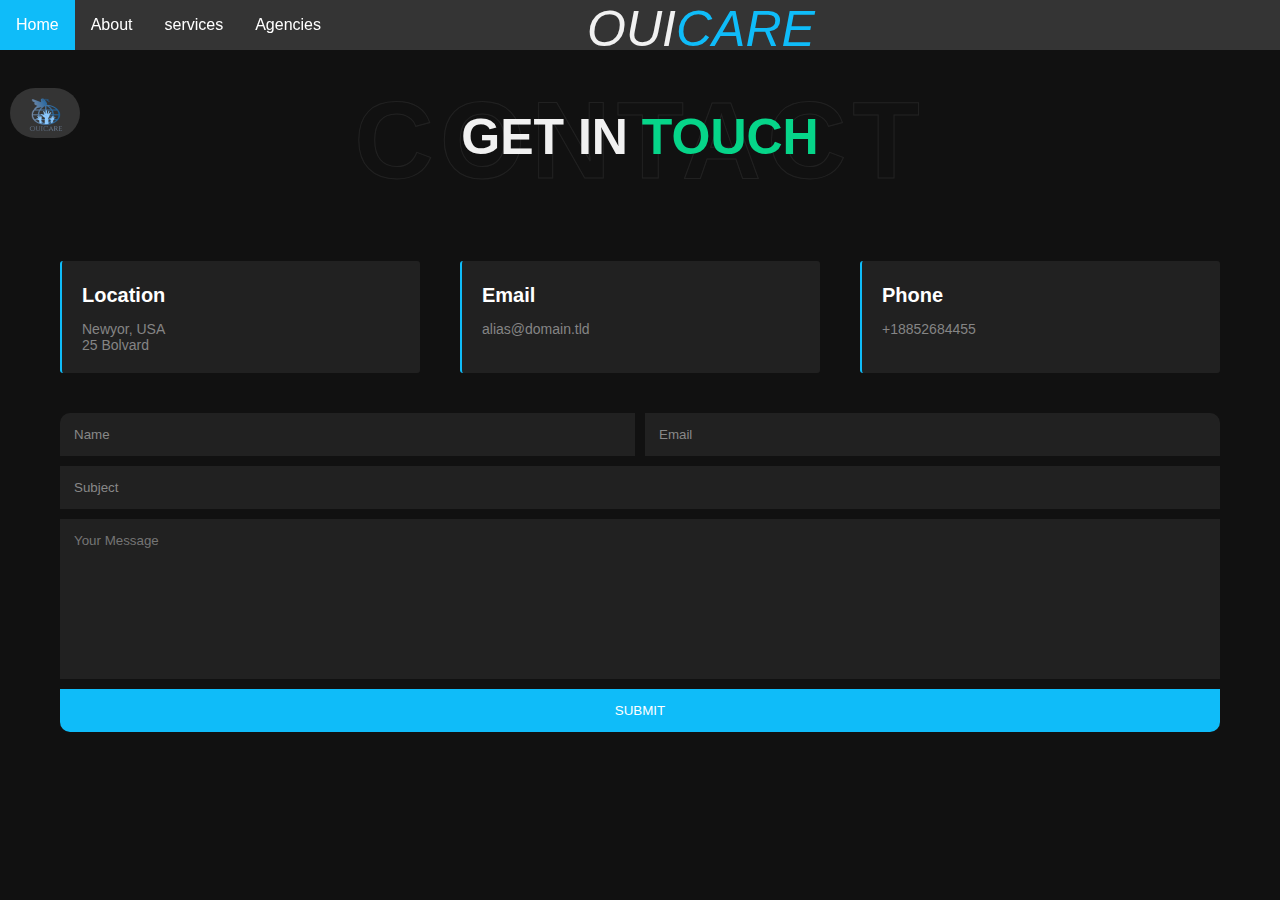
==== index.html @ 5b673046 "Add files via upload" ====
<!DOCTYPE html>
<html lang="en">
<head>
    <meta charset="UTF-8">
    <meta http-equiv="X-UA-Compatible" content="IE=edge">
    <meta name="viewport" content="width=device-width, initial-scale=1.0">
    <link rel="stylesheet" href="style.css">
    <link rel="stylesheet" href="https://cdnjs.cloudflare.com/ajax/libs/font-awesome/6.4.0/css/all.min.css" integrity="sha512-iecdLmaskl7CVkqkXNQ/ZH/XLlvWZOJyj7Yy7tcenmpD1ypASozpmT/E0iPtmFIB46ZmdtAc9eNBvH0H/ZpiBw==" crossorigin="anonymous" referrerpolicy="no-referrer" />

    <title>Document</title>
</head>
<body>
    <div class="nav-bar">
        <nav>
            <ul>
                <li></li>
                <li><a href="#">Home</a></li>
                <li><a href="#">About</a></li>
                <li><a href="#">services</a></li>
                <li><a href="#">Agencies</a></li>
                
                <li class="name">&nbsp;&nbsp;&nbsp;&nbsp;&nbsp;&nbsp;&nbsp;&nbsp;&nbsp;&nbsp;&nbsp;&nbsp;&nbsp;&nbsp;&nbsp;&nbsp;&nbsp;
                    <i>OUI<span>CARE</span></i></li>
              
              
            </ul>
            <a href="#" class="logo"><img src="./images/logo1.png" alt="Logo" ></a>
          </nav>

    </div>

    <div class="contact-page">
        <h1 class="contact-page-title">
            <div class="back-title">Contact</div>
            <div class="front-title">Get In <span>Touch</span></div>
        </h1>

        <div class="contact-boxes">
            <div class="contact-box">
                <h2 class="box-title"><i class="box-icon fas fa-location-pin"></i>Location</h2>
                <div class="box-content">
                    Newyor, USA <br>
                    25 Bolvard
                </div>
            </div>
            <div class="contact-box">
                <h2 class="box-title"><i class="box-icon fas fa-envelope"></i>Email</h2>
                <div class="box-content">
                    alias@domain.tld
                </div>
            </div>
            <div class="contact-box">
                <h2 class="box-title"><i class="box-icon fas fa-phone"></i>Phone</h2>
                <div class="box-content">
                    +18852684455
                </div>
            </div>
        </div>


        <form action="" class="contact-form">
            <input type="text" class="nameInput" placeholder="Name">
            <input type="email" class="emailInput" placeholder="Email">
            <input type="text" class="subjectInput" placeholder="Subject">
            <textarea  class="msgArea" placeholder="Your Message"></textarea>
            <input type="submit" class="sendbtn" placeholder="Send Message">
        </form>
    </div>
</body>
</html>
---- style.css ----
*{
    margin: 0;
    padding: 0;
    font-family: sans-serif;
    box-sizing: border-box;
}

body{
    background-color: #111;
    min-height: 100vh;
    display: flex;
    align-items: center;
}
/* nav bar : */
.name{
    color: #f1f1f1;
    font-size: 50px;
    font-weight: 200;
       
}
.name span{
    color: #0fbcf9;
}


nav img {
    position:fixed;
    height: 50px;
    width: 70px;
    margin: 30px 10px;
    border-radius:25px ;
  }
nav {
    position: fixed;
    top: 0;
    width: 100%;
    background-color: #343434;
    height: 50px;
  }

  ul {
    list-style-type: none;
    margin: 0;
    padding: 0;
    overflow: hidden;
  }
  
  li {
    float: left;
  }
  
  li a {
    display: block;
    color: white;
    text-align: center;
    padding: 16px;
    text-decoration: none;
  }
  
  li a:hover {
    background-color: #0fbcf9;
    color:white ;
  }
  
/* contact page : */
.contact-page{
    width: 100%;
    max-width: 1200px;
    margin: auto;
    padding: 0 20px;
    margin-top:76px;   
}

.contact-page-title{
    position: relative;
    text-transform: uppercase;
    text-align: center;
}

.back-title{
    text-align: center;
    -webkit-text-stroke: 1px #ffffff12;
    color: transparent;
    font-size: 110px;
    letter-spacing: 6px;
}

.front-title{
    color: #f1f1f1;
    font-weight: 900;
    font-size: 50px;
    transform: translateY(-95px);
}

.front-title span{
    color: #04ffa3d2;
}

.contact-boxes{
    display: flex;
    flex-wrap: wrap;
    justify-content: space-between;
}

.contact-box{
    background-color: #ffffff12;
    padding: 20px;
    border-radius: 3px ;
    border-left: 2px solid #0fbcf9;
    width: 100%;
    max-width: 360px;
    margin-bottom: 40px;
}

.box-title{
    font-size: 20px;
    color: #fff;
    margin-bottom: 10px;
}

.box-icon{
    
    width: 30px;
    height: 30px;
    text-align: center;
    line-height: 30px;
    font-size: 18px;
}

.box-content{
    color: #858585;
    font-size: 14px;
    font-weight: 500;
}

.contact-form{
    display: flex;
    flex-wrap: wrap;
    justify-content: space-between;
}

input{
    width: 100%;
    margin-bottom: 10px;
    background: #ffffff12;
    padding: 14px;
    color: #fff;
    border: 0;
}

textarea{
    width: 100%;
    margin-bottom: 10px;
    background: #ffffff12;
    padding: 14px;
    color: #fff;
    border: 0;
    resize: none;
    height: 160px;
}

input::placeholder{
    color: #888;
}

.nameInput,.emailInput{
    width: calc(50% - 5px);
}

.nameInput{
    border-top-left-radius: 10px;
}

.emailInput{
    border-top-right-radius: 10px;
}

.sendbtn{
    background-color: #0fbcf9;
    border-radius: 0 0 10px 10px;
    cursor: pointer;
    text-transform: uppercase;
    font-weight: 500;
    transition: .3s linear;
}

.sendbtn:hover{
    opacity: .7;
}

@media screen and (max-width:1200px) {
    .contact-box{
        max-width: 100%;
    }

    .nameInput,.emailInput{
        width: 100%;
        border-radius: 0;
    }

    .nameInput{
        border-radius: 10px 10px 0 0;
    }
}
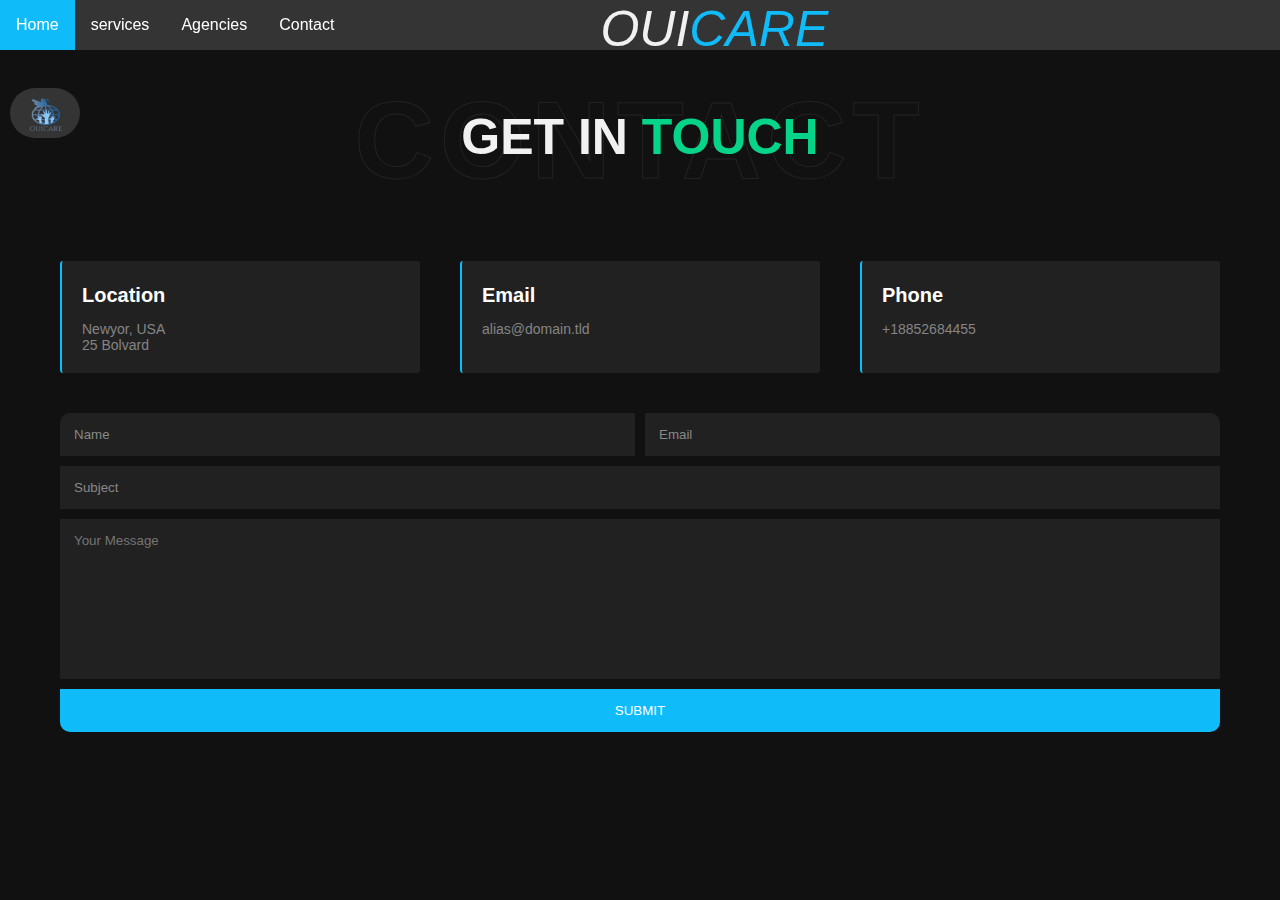
==== commit 747dde27: "Add files via upload" ====
--- a/index.html
+++ b/index.html
@@ -15,10 +15,9 @@
             <ul>
                 <li></li>
                 <li><a href="#">Home</a></li>
-                <li><a href="#">About</a></li>
                 <li><a href="#">services</a></li>
                 <li><a href="#">Agencies</a></li>
-                
+                <li><a href="#">Contact</a></li>
                 <li class="name">&nbsp;&nbsp;&nbsp;&nbsp;&nbsp;&nbsp;&nbsp;&nbsp;&nbsp;&nbsp;&nbsp;&nbsp;&nbsp;&nbsp;&nbsp;&nbsp;&nbsp;
                     <i>OUI<span>CARE</span></i></li>
               
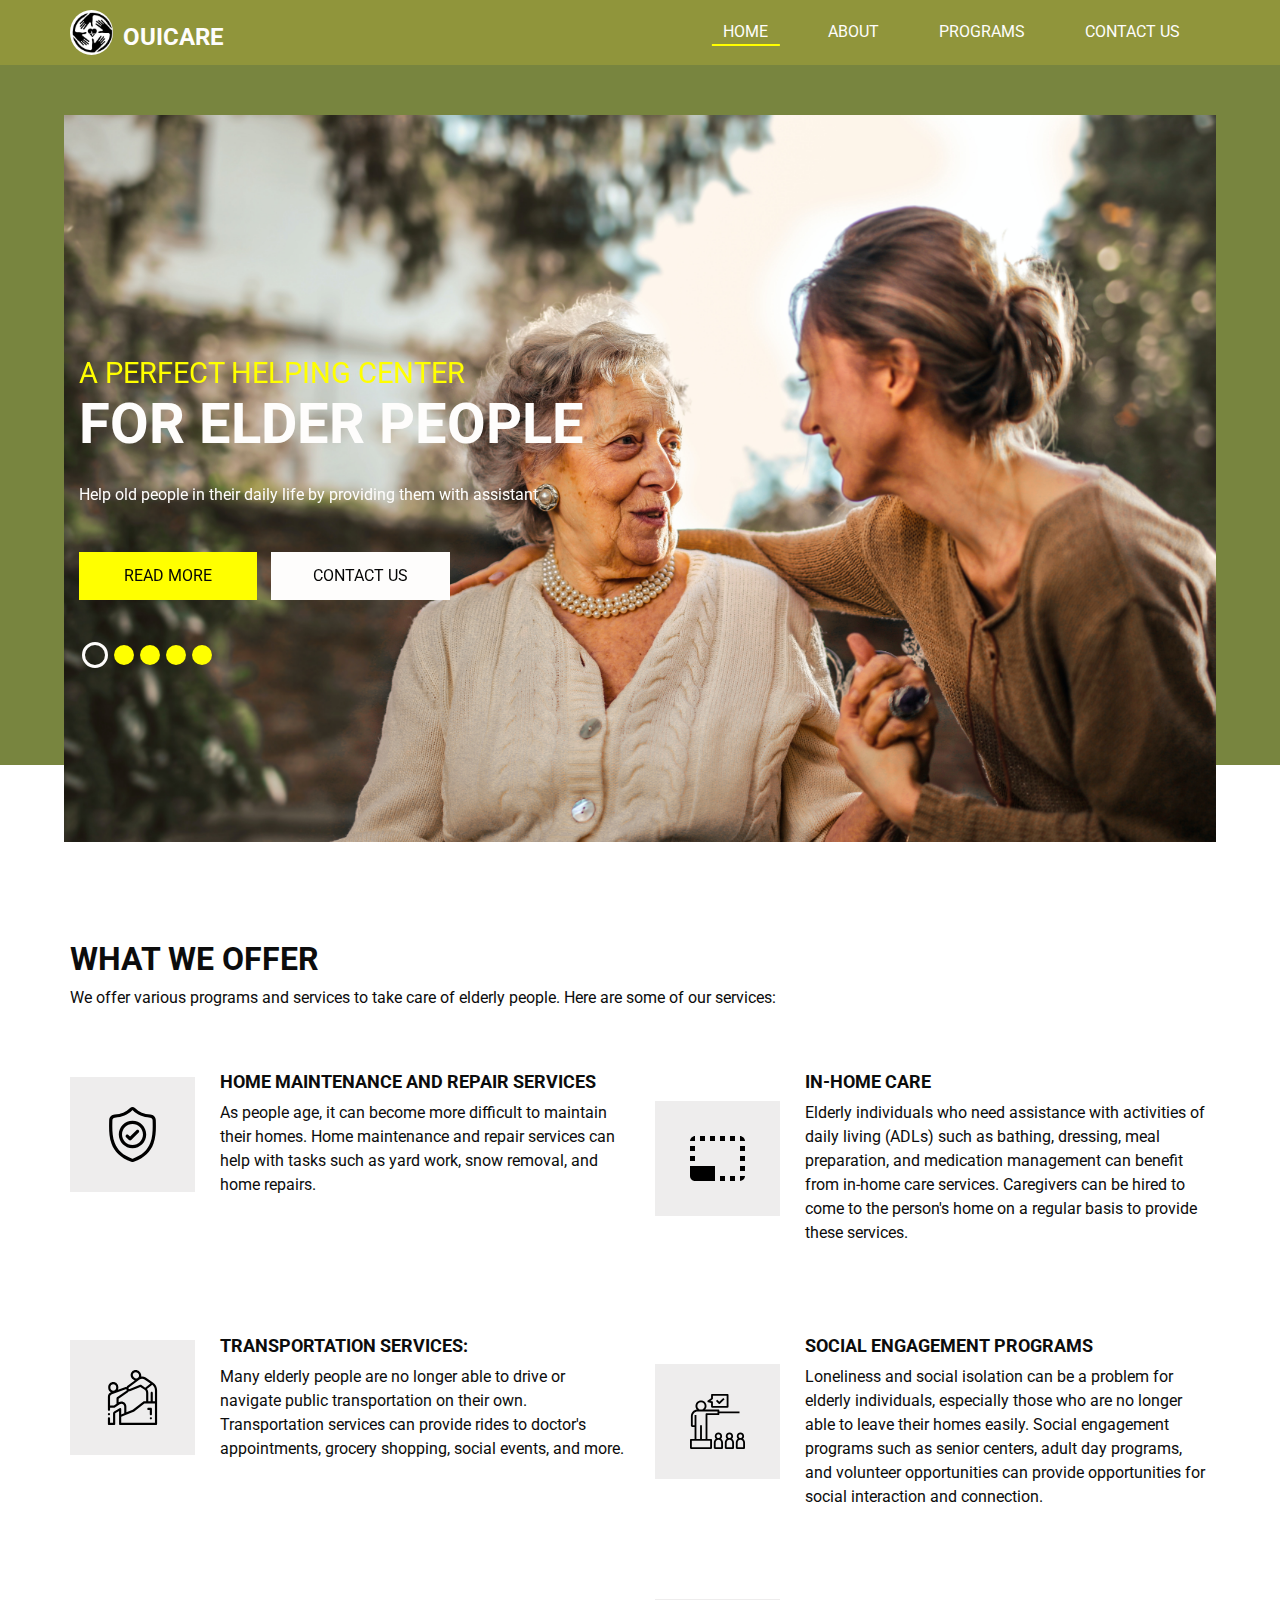
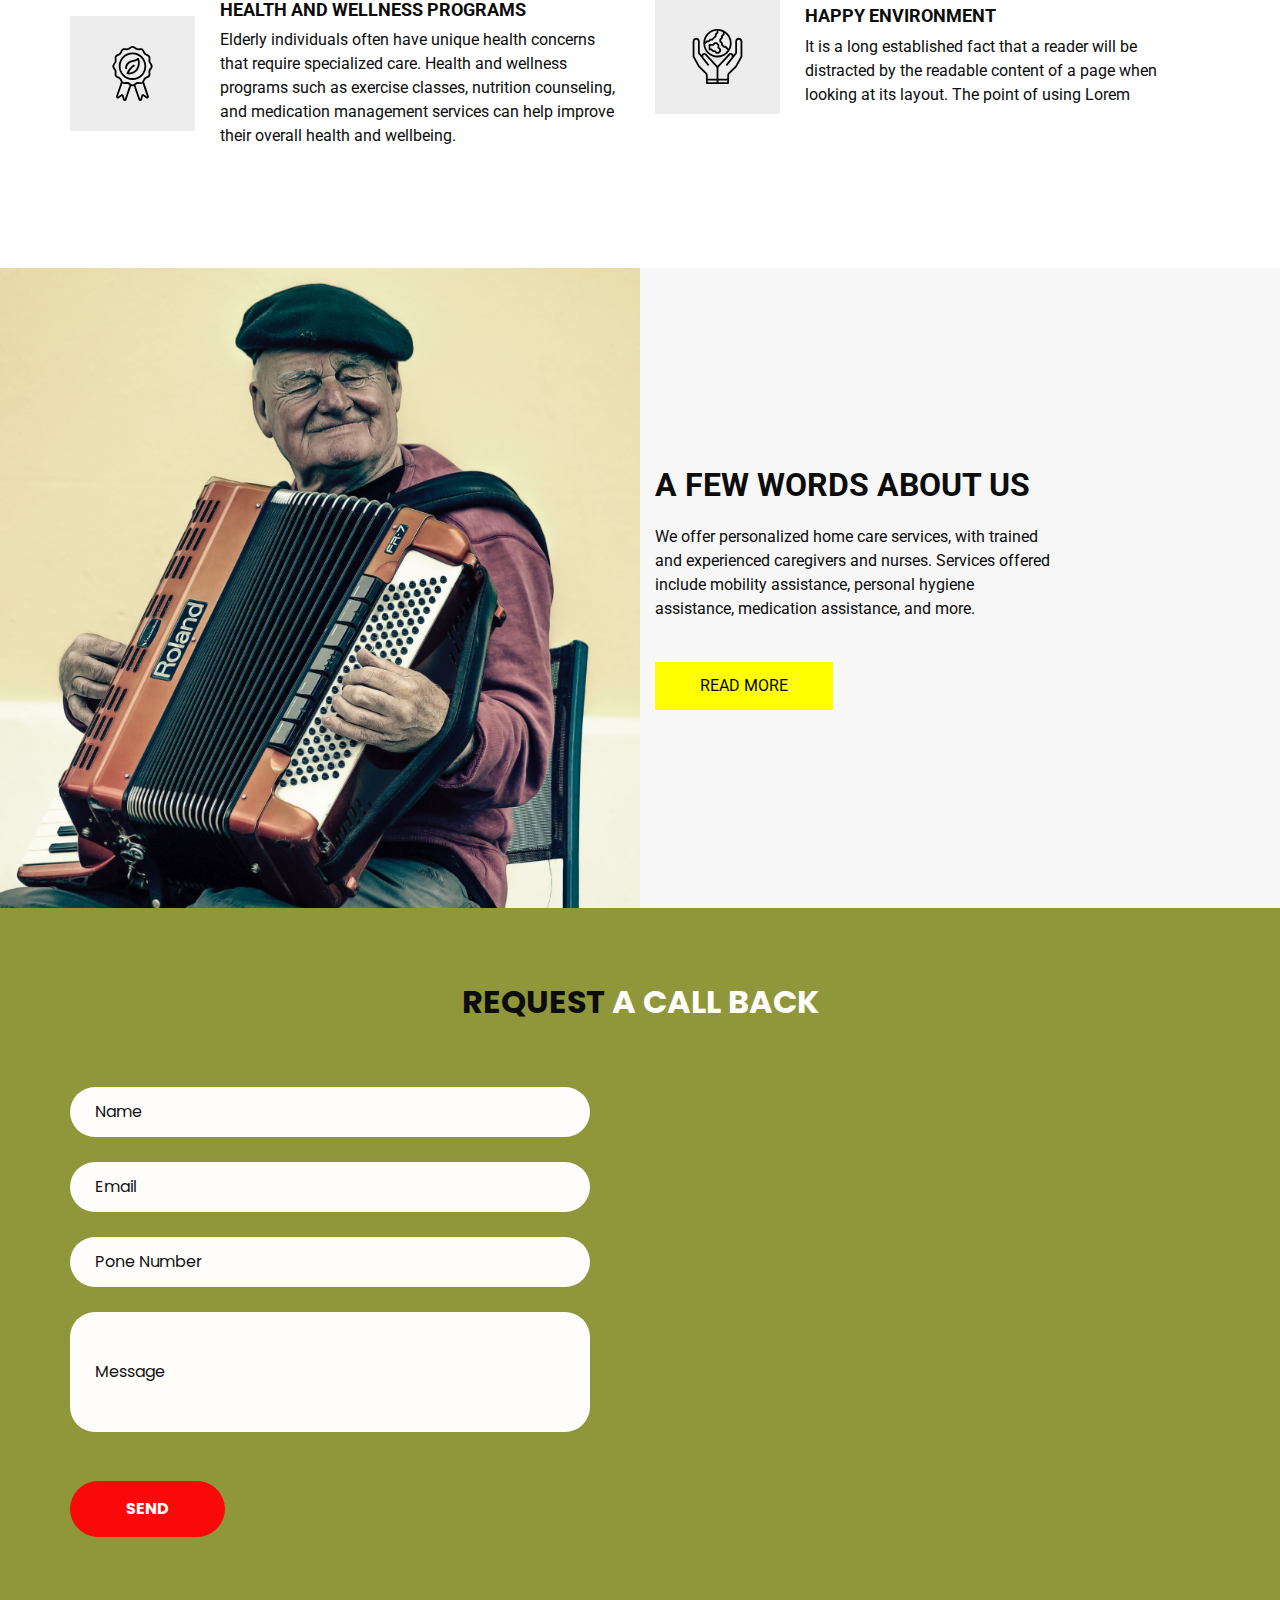
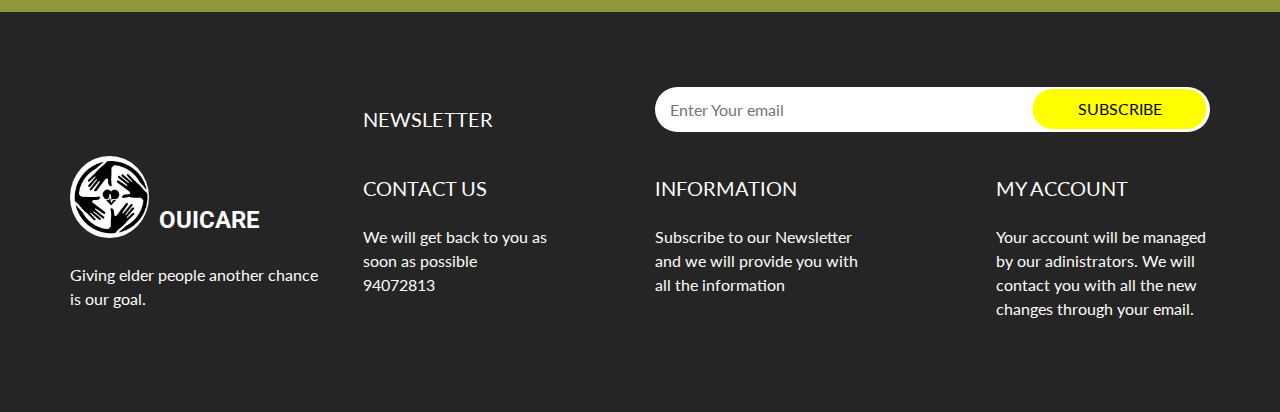
==== commit 58ba4870: "Add files via upload" ====
--- a/index.html
+++ b/index.html
@@ -1,69 +1,754 @@
 <!DOCTYPE html>
 <html lang="en">
+
 <head>
-    <meta charset="UTF-8">
-    <meta http-equiv="X-UA-Compatible" content="IE=edge">
-    <meta name="viewport" content="width=device-width, initial-scale=1.0">
-    <link rel="stylesheet" href="style.css">
-    <link rel="stylesheet" href="https://cdnjs.cloudflare.com/ajax/libs/font-awesome/6.4.0/css/all.min.css" integrity="sha512-iecdLmaskl7CVkqkXNQ/ZH/XLlvWZOJyj7Yy7tcenmpD1ypASozpmT/E0iPtmFIB46ZmdtAc9eNBvH0H/ZpiBw==" crossorigin="anonymous" referrerpolicy="no-referrer" />
-
-    <title>Document</title>
+  <!-- Basic -->
+  <meta charset="utf-8" />
+  <meta http-equiv="X-UA-Compatible" content="IE=edge" />
+  <!-- Mobile Metas -->
+  <meta name="viewport" content="width=device-width, initial-scale=1, shrink-to-fit=no" />
+  <!-- Site Metas -->
+  <meta name="keywords" content="" />
+  <meta name="description" content="" />
+  <meta name="author" content="" />
+
+  <title>OUICARE</title>
+
+  <!-- slider stylesheet -->
+  <link rel="stylesheet" type="text/css" href="https://cdnjs.cloudflare.com/ajax/libs/OwlCarousel2/2.1.3/assets/owl.carousel.min.css" />
+
+  <!-- bootstrap core css -->
+  <link rel="stylesheet" type="text/css" href="css/bootstrap.css" />
+
+  <!-- fonts style -->
+  <link href="https://fonts.googleapis.com/css?family=Lato:400,700|Poppins:400,700|Roboto:400,700&display=swap" rel="stylesheet" />
+
+  <!-- Custom styles for this template -->
+  <link href="css/style.css" rel="stylesheet" />
+  <!-- responsive style -->
+  <link href="css/responsive.css" rel="stylesheet" />
 </head>
+
 <body>
-    <div class="nav-bar">
-        <nav>
-            <ul>
-                <li></li>
-                <li><a href="#">Home</a></li>
-                <li><a href="#">services</a></li>
-                <li><a href="#">Agencies</a></li>
-                <li><a href="#">Contact</a></li>
-                <li class="name">&nbsp;&nbsp;&nbsp;&nbsp;&nbsp;&nbsp;&nbsp;&nbsp;&nbsp;&nbsp;&nbsp;&nbsp;&nbsp;&nbsp;&nbsp;&nbsp;&nbsp;
-                    <i>OUI<span>CARE</span></i></li>
-              
-              
-            </ul>
-            <a href="#" class="logo"><img src="./images/logo1.png" alt="Logo" ></a>
-          </nav>
-
+  <div class="hero_area">
+    <!-- header section strats -->
+    <header class="header_section">
+      <div class="container">
+        <nav class="navbar navbar-expand-lg custom_nav-container ">
+          <a class="navbar-brand" href="index.html">
+            <img src="images/logo.jpg" alt="" />
+            <span>
+              OUICARE
+            </span>
+          </a>
+          <button class="navbar-toggler" type="button" data-toggle="collapse" data-target="#navbarSupportedContent" aria-controls="navbarSupportedContent" aria-expanded="false" aria-label="Toggle navigation">
+            <span class="navbar-toggler-icon"></span>
+          </button>
+
+          <div class="collapse navbar-collapse" id="navbarSupportedContent">
+            <div class="d-flex ml-auto flex-column flex-lg-row align-items-center">
+              <ul class="navbar-nav  ">
+                <li class="nav-item active">
+                  <a class="nav-link" href="index.html">
+                    Home <span class="sr-only">(current)</span></a>
+                </li>
+                <li class="nav-item">
+                  <a class="nav-link" href="about.html"> About </a>
+                </li>
+                <li class="nav-item">
+                  <a class="nav-link" href="program.html"> Programs </a>
+                </li>
+                <li class="nav-item">
+                  <a class="nav-link" href="contact.html"> Contact us</a>
+                </li>
+              </ul>
+            </div>
+          </div>
+        </nav>
+      </div>
+    </header>
+    <!-- end header section -->
+    <!-- slider section -->
+    <section class=" slider_section position-relative">
+      <div class="container">
+        <div id="carouselExampleIndicators" class="carousel slide" data-ride="carousel">
+          <ol class="carousel-indicators">
+            <li data-target="#carouselExampleIndicators" data-slide-to="0" class="active"></li>
+            <li data-target="#carouselExampleIndicators" data-slide-to="1"></li>
+            <li data-target="#carouselExampleIndicators" data-slide-to="2"></li>
+            <li data-target="#carouselExampleIndicators" data-slide-to="3"></li>
+            <li data-target="#carouselExampleIndicators" data-slide-to="4"></li>
+          </ol>
+          <div class="carousel-inner">
+            <div class="carousel-item active">
+              <div class="row">
+                <div class="col-md-6">
+                  <div class="detail-box">
+                    <h1>
+                      A Perfect Helping center <br />
+                      <span>
+                        For elder people
+                      </span>
+                    </h1>
+                    <p>
+                      Help old people in their daily life by providing them with assistant 
+                    </p>
+                    <div class="btn-box">
+                      <a href="" class="btn-1">
+                        Read More
+                      </a>
+                      <a href="" class="btn-2">
+                        Contact us
+                      </a>
+                    </div>
+                  </div>
+                </div>
+              </div>
+            </div>
+            <div class="carousel-item">
+              <div class="row">
+                <div class="col-md-6">
+                  <div class="detail-box">
+                    <h1>
+                      A Perfect Helping center <br />
+                      <span>
+                        For elder people
+                      </span>
+                    </h1>
+                    <p>
+                      Help old people in their daily life by providing them with assistant 
+                    </p>
+                    <div class="btn-box">
+                      <a href="" class="btn-1">
+                        Read More
+                      </a>
+                      <a href="" class="btn-2">
+                        Contact us
+                      </a>
+                    </div>
+                  </div>
+                </div>
+              </div>
+            </div>
+            <div class="carousel-item">
+              <div class="row">
+                <div class="col-md-6">
+                  <div class="detail-box">
+                    <h1>
+                      A Perfect Helping center <br />
+                      <span>
+                        For elder people
+                      </span>
+                    </h1>
+                    <p>
+                      Help old people in their daily life by providing them with assistant 
+                    </p>
+                    <div class="btn-box">
+                      <a href="" class="btn-1">
+                        Read More
+                      </a>
+                      <a href="" class="btn-2">
+                        Contact us
+                      </a>
+                    </div>
+                  </div>
+                </div>
+              </div>
+            </div>
+            <div class="carousel-item">
+              <div class="row">
+                <div class="col-md-6">
+                  <div class="detail-box">
+                    <h1>
+                      A Perfect Helping center <br />
+                      <span>
+                        For elder people
+                      </span>
+                    </h1>
+                    <p>
+                      Help old people in their daily life by providing them with assistant 
+                    </p>
+                    <div class="btn-box">
+                      <a href="" class="btn-1">
+                        Read More
+                      </a>
+                      <a href="" class="btn-2">
+                        Contact us
+                      </a>
+                    </div>
+                  </div>
+                </div>
+              </div>
+            </div>
+            <div class="carousel-item">
+              <div class="row">
+                <div class="col-md-6">
+                  <div class="detail-box">
+                    <h1>
+                      A Perfect Helping center <br />
+                      <span>
+                        For elder people
+                      </span>
+                    </h1>
+                    <p>
+                      Help old people in their daily life by providing them with assistant 
+                    </p>
+                    <div class="btn-box">
+                      <a href="" class="btn-1">
+                        Read More
+                      </a>
+                      <a href="" class="btn-2">
+                        Contact us
+                      </a>
+                    </div>
+                  </div>
+                </div>
+              </div>
+            </div>
+          </div>
+        </div>
+
+      </div>
+    </section>
+    <!-- end slider section -->
+  </div>
+
+  <!-- offer section -->
+
+  <section class="offer_section hero_next_section-margin layout_padding">
+    <div class="container">
+      <div class="heading_container">
+        <h2>
+          what we offer
+        </h2>
+        <p>
+          We offer various programs and services to take care of elderly people.
+          Here are some of our services: 
+          
+        </p>
+      </div>
+      <div class="row">
+        <div class="col-md-6">
+          <div class="content-box">
+            <div class="img-box">
+              <svg xmlns="http://www.w3.org/2000/svg" height="512pt" version="1.1" viewBox="-38 0 512 512.00142" width="512pt">
+                <g id="surface1">
+                  <path d="M 435.488281 138.917969 L 435.472656 138.519531 C 435.25 133.601562 435.101562 128.398438 435.011719 122.609375 C 434.59375 94.378906 412.152344 71.027344 383.917969 69.449219 C 325.050781 66.164062 279.511719 46.96875 240.601562 9.042969 L 240.269531 8.726562 C 227.578125 -2.910156 208.433594 -2.910156 195.738281 8.726562 L 195.40625 9.042969 C 156.496094 46.96875 110.957031 66.164062 52.089844 69.453125 C 23.859375 71.027344 1.414062 94.378906 0.996094 122.613281 C 0.910156 128.363281 0.757812 133.566406 0.535156 138.519531 L 0.511719 139.445312 C -0.632812 199.472656 -2.054688 274.179688 22.9375 341.988281 C 36.679688 379.277344 57.492188 411.691406 84.792969 438.335938 C 115.886719 468.679688 156.613281 492.769531 205.839844 509.933594 C 207.441406 510.492188 209.105469 510.945312 210.800781 511.285156 C 213.191406 511.761719 215.597656 512 218.003906 512 C 220.410156 512 222.820312 511.761719 225.207031 511.285156 C 226.902344 510.945312 228.578125 510.488281 230.1875 509.925781 C 279.355469 492.730469 320.039062 468.628906 351.105469 438.289062 C 378.394531 411.636719 399.207031 379.214844 412.960938 341.917969 C 438.046875 273.90625 436.628906 199.058594 435.488281 138.917969 Z M 384.773438 331.523438 C 358.414062 402.992188 304.605469 452.074219 220.273438 481.566406 C 219.972656 481.667969 219.652344 481.757812 219.320312 481.824219 C 218.449219 481.996094 217.5625 481.996094 216.679688 481.820312 C 216.351562 481.753906 216.03125 481.667969 215.734375 481.566406 C 131.3125 452.128906 77.46875 403.074219 51.128906 331.601562 C 28.09375 269.097656 29.398438 200.519531 30.550781 140.019531 L 30.558594 139.683594 C 30.792969 134.484375 30.949219 129.039062 31.035156 123.054688 C 31.222656 110.519531 41.207031 100.148438 53.765625 99.449219 C 87.078125 97.589844 116.34375 91.152344 143.234375 79.769531 C 170.089844 68.402344 193.941406 52.378906 216.144531 30.785156 C 217.273438 29.832031 218.738281 29.828125 219.863281 30.785156 C 242.070312 52.378906 265.921875 68.402344 292.773438 79.769531 C 319.664062 91.152344 348.929688 97.589844 382.246094 99.449219 C 394.804688 100.148438 404.789062 110.519531 404.972656 123.058594 C 405.0625 129.074219 405.21875 134.519531 405.453125 139.683594 C 406.601562 200.253906 407.875 268.886719 384.773438 331.523438 Z M 384.773438 331.523438 " style=" stroke:none;fill-rule:nonzero;fill:rgb(0%,0%,0%);fill-opacity:1;" />
+                  <path d="M 217.996094 128.410156 C 147.636719 128.410156 90.398438 185.652344 90.398438 256.007812 C 90.398438 326.367188 147.636719 383.609375 217.996094 383.609375 C 288.351562 383.609375 345.59375 326.367188 345.59375 256.007812 C 345.59375 185.652344 288.351562 128.410156 217.996094 128.410156 Z M 217.996094 353.5625 C 164.203125 353.5625 120.441406 309.800781 120.441406 256.007812 C 120.441406 202.214844 164.203125 158.453125 217.996094 158.453125 C 271.785156 158.453125 315.546875 202.214844 315.546875 256.007812 C 315.546875 309.800781 271.785156 353.5625 217.996094 353.5625 Z M 217.996094 353.5625 " style=" stroke:none;fill-rule:nonzero;fill:rgb(0%,0%,0%);fill-opacity:1;" />
+                  <path d="M 254.667969 216.394531 L 195.402344 275.660156 L 179.316406 259.574219 C 173.449219 253.707031 163.9375 253.707031 158.070312 259.574219 C 152.207031 265.441406 152.207031 274.953125 158.070312 280.816406 L 184.78125 307.527344 C 187.714844 310.460938 191.558594 311.925781 195.402344 311.925781 C 199.246094 311.925781 203.089844 310.460938 206.023438 307.527344 L 275.914062 237.636719 C 281.777344 231.769531 281.777344 222.257812 275.914062 216.394531 C 270.046875 210.523438 260.535156 210.523438 254.667969 216.394531 Z M 254.667969 216.394531 " style=" stroke:none;fill-rule:nonzero;fill:rgb(0%,0%,0%);fill-opacity:1;" />
+                </g>
+              </svg>
+            </div>
+            <div class="detail-box">
+              <h6>
+                Home maintenance and repair services
+              </h6>
+              <p>
+                As people age, it can become more difficult to maintain their homes. Home 
+                maintenance and repair services can help with tasks such as yard work, 
+                snow removal, and home repairs.
+              </p>
+            </div>
+          </div>
+        </div>
+        <div class="col-md-6">
+          <div class="content-box">
+            <div class="img-box">
+              <svg version="1.1" id="Capa_5" xmlns="http://www.w3.org/2000/svg" xmlns:xlink="http://www.w3.org/1999/xlink" x="0px" y="0px" viewBox="0 0 469.333 469.333" style="enable-background:new 0 0 469.333 469.333;" xml:space="preserve">
+                <g>
+                  <g>
+                    <g>
+                      <rect x="0" y="128" width="42.667" height="42.667" />
+                      <rect x="0" y="213.333" width="42.667" height="42.667" />
+                      <path d="M0,384c0,23.467,19.2,42.667,42.667,42.667h170.667v-128H0V384z" />
+                      <rect x="85.333" y="42.667" width="42.667" height="42.667" />
+                      <path d="M426.667,42.667v42.667h42.667C469.333,64,448,42.667,426.667,42.667z" />
+                      <rect x="170.667" y="42.667" width="42.667" height="42.667" />
+                      <path d="M42.667,42.667C21.333,42.667,0,64,0,85.333h42.667V42.667z" />
+                      <rect x="341.333" y="42.667" width="42.667" height="42.667" />
+                      <rect x="426.667" y="298.667" width="42.667" height="42.667" />
+                      <rect x="426.667" y="213.333" width="42.667" height="42.667" />
+                      <rect x="426.667" y="128" width="42.667" height="42.667" />
+                      <path d="M426.667,426.667c21.333,0,42.667-21.333,42.667-42.667h-42.667V426.667z" />
+                      <rect x="256" y="42.667" width="42.667" height="42.667" />
+                      <rect x="256" y="384" width="42.667" height="42.667" />
+                      <rect x="341.333" y="384" width="42.667" height="42.667" />
+                    </g>
+                  </g>
+                </g>
+                <g>
+                </g>
+                <g>
+                </g>
+                <g>
+                </g>
+                <g>
+                </g>
+                <g>
+                </g>
+                <g>
+                </g>
+                <g>
+                </g>
+                <g>
+                </g>
+                <g>
+                </g>
+                <g>
+                </g>
+                <g>
+                </g>
+                <g>
+                </g>
+                <g>
+                </g>
+                <g>
+                </g>
+                <g>
+                </g>
+              </svg>
+
+            </div>
+            <div class="detail-box">
+              <h6>
+                In-home care
+              </h6>
+              <p>
+                Elderly individuals who need assistance with activities of daily living 
+                (ADLs) such as bathing, dressing, meal preparation, and medication 
+                management can benefit from in-home care services. Caregivers can be hired 
+                to come to the person's home on a regular basis to provide these services.
+              </p>
+            </div>
+          </div>
+        </div>
+        <div class="col-md-6">
+          <div class="content-box">
+            <div class="img-box">
+              <svg version="1.1" id="Capa_3" xmlns="http://www.w3.org/2000/svg" xmlns:xlink="http://www.w3.org/1999/xlink" x="0px" y="0px" viewBox="0 0 512 512" style="enable-background:new 0 0 512 512;" xml:space="preserve">
+                <g>
+                  <g>
+                    <path d="M44.07,403.93C42.21,402.07,39.63,401,37,401s-5.21,1.069-7.07,2.93C28.07,405.79,27,408.37,27,411s1.07,5.21,2.93,7.069
+                 C31.79,419.93,34.37,421,37,421s5.21-1.07,7.07-2.931C45.93,416.21,47,413.63,47,411S45.93,405.79,44.07,403.93z" />
+                  </g>
+                </g>
+                <g>
+                  <g>
+                    <path d="M445.627,115.988c-0.004-0.003-0.008-0.007-0.013-0.01l-66.666-45.032c-12.782-8.634-28.008-11.83-42.585-9.68
+                 c0.651-3.141,0.992-6.369,0.992-9.651c0-12.579-4.899-24.405-13.794-33.301l-4.521-4.521C310.146,4.898,298.319,0,285.74,0
+                 c-12.579,0-24.406,4.898-33.302,13.794c-8.895,8.896-13.793,20.722-13.793,33.302c0,12.579,4.899,24.405,13.793,33.3l4.521,4.522
+                 c5.665,5.664,12.521,9.7,20,11.89l-67.283,50.694c-4.282,3.226-7.391,7.463-9.218,12.145c-4.842-0.978-9.974-0.704-14.882,1.049
+                 l-65.179,23.26c2.381-5.627,3.698-11.809,3.698-18.293v-6.394c0-25.968-21.127-47.095-47.095-47.095s-47.095,21.127-47.095,47.095
+                 v6.394c0,18.069,10.234,33.785,25.205,41.68C38.195,214.491,27,231.198,27,249.722V369c0,5.522,4.477,10,10,10s10-4.478,10-10
+                 v-18.3h39.443c2.082,0,4.015-0.638,5.616-1.727l45.219-30.695c4.445-3.017,9.634-4.611,15.005-4.611
+                 c14.731,0,26.716,11.984,26.716,26.715v61.974l-28,11.205V363.5c0-3.601-1.936-6.923-5.067-8.699
+                 c-3.131-1.775-6.976-1.731-10.066,0.117L85.2,385.228c-6.292,3.764-10.2,10.657-10.2,17.989V492H47v-41.98c0-5.522-4.477-10-10-10
+                 s-10,4.478-10,10V502c0,5.522,4.477,10,10,10h48c5.523,0,10-4.478,10-10v-98.783c0-0.337,0.18-0.654,0.468-0.826L131,381.135V502
+                 c0,5.522,4.477,10,10,10h334c5.523,0,10-4.478,10-10V188.722C485,159.263,470.284,132.089,445.627,115.988z M271.102,70.777
+                 l-4.521-4.523c-5.118-5.117-7.936-11.921-7.936-19.158c0-7.238,2.818-14.042,7.936-19.159C271.698,22.818,278.502,20,285.74,20
+                 s14.041,2.818,19.159,7.937l4.521,4.521c10.564,10.563,10.564,27.754,0,38.318C298.855,81.34,281.665,81.34,271.102,70.777z
+                  M221.712,163.475l99.208-74.748c13.748-10.357,32.569-10.842,46.833-1.208l55.437,37.447l-48.926,39.357l-38.37-25.919
+                 c-2.77-1.872-6.292-2.236-9.387-0.968l-97.01,39.726c-3.602,1.472-7.809,0.071-9.808-3.262c-0.009-0.016-0.019-0.031-0.028-0.047
+                 C217.598,170.372,218.479,165.91,221.712,163.475z M49.905,165.663v-6.394c0-14.94,12.155-27.095,27.095-27.095
+                 s27.095,12.154,27.095,27.095v6.394c0,14.94-12.155,27.096-27.095,27.096S49.905,180.604,49.905,165.663z M107,262.333v52.327
+                 L83.371,330.7H47v-27.033v-53.945c0-10.97,6.941-20.816,17.272-24.503l128.025-45.688c3.565-1.271,7.557,0.168,9.487,3.425
+                 c2.121,3.578,1.097,8.226-2.33,10.581l-88.118,60.555C108.622,255.957,107,259.039,107,262.333z M152.284,293.667
+                 c-9.012,0-17.726,2.574-25.284,7.442v-33.515l83.782-57.575c4.767-3.276,8.207-7.813,10.173-12.877
+                 c1.854,0.38,3.748,0.583,5.655,0.583c3.516,0,7.068-0.664,10.467-2.056l92.058-37.697l39.736,26.841
+                 c8.849,6.784,14.13,17.469,14.13,28.625V292h-19.667c-2.213,0-4.363,0.734-6.115,2.087L257.817,370.9L199,394.395v-54.013
+                 C199,314.623,178.043,293.667,152.284,293.667z M465,492H151v-56.894l115.534-46.153c0.862-0.344,1.671-0.806,2.405-1.373
+                 L366.747,312H465V492z M465,292h-20v-78.867c0-5.522-4.477-10-10-10s-10,4.478-10,10V292h-22v-78.562
+                 c0-13.213-4.771-25.998-13.125-36.005l50.453-40.585C455.89,149.477,465,168.391,465,188.722V292z" />
+                  </g>
+                </g>
+                <g>
+                  <g>
+                    <path d="M427,352.333h-23.333c-5.523,0-10,4.478-10,10c0,5.522,4.477,10,10,10H417V411c0,5.522,4.477,10,10,10s10-4.478,10-10
+                 v-48.667C437,356.811,432.523,352.333,427,352.333z" />
+                  </g>
+                </g>
+                <g>
+                  <g>
+                    <path d="M434.07,442.951c-1.86-1.861-4.44-2.931-7.07-2.931s-5.21,1.07-7.07,2.931c-1.86,1.859-2.93,4.439-2.93,7.069
+                 s1.07,5.21,2.93,7.07s4.44,2.93,7.07,2.93s5.21-1.069,7.07-2.93c1.86-1.861,2.93-4.44,2.93-7.07S435.93,444.81,434.07,442.951z" />
+                  </g>
+                </g>
+                <g>
+                </g>
+                <g>
+                </g>
+                <g>
+                </g>
+                <g>
+                </g>
+                <g>
+                </g>
+                <g>
+                </g>
+                <g>
+                </g>
+                <g>
+                </g>
+                <g>
+                </g>
+                <g>
+                </g>
+                <g>
+                </g>
+                <g>
+                </g>
+                <g>
+                </g>
+                <g>
+                </g>
+                <g>
+                </g>
+              </svg>
+            </div>
+            <div class="detail-box">
+              <h6>
+                Transportation services:
+              </h6>
+              <p>
+                Many elderly people are no longer able to drive or navigate public transportation on 
+                their own. Transportation services can provide rides to doctor's 
+                appointments, grocery shopping, social events, and more.
+              </p>
+            </div>
+          </div>
+        </div>
+        <div class="col-md-6">
+          <div class="content-box">
+            <div class="img-box">
+              <svg version="1.1" id="Capa_1" xmlns="http://www.w3.org/2000/svg" xmlns:xlink="http://www.w3.org/1999/xlink" x="0px" y="0px" viewBox="0 0 480 480" style="enable-background:new 0 0 480 480;" xml:space="preserve">
+                <g>
+                  <g>
+                    <path d="M256,152v-8c0.001-4.417-3.579-7.999-7.996-8c-0.001,0-0.003,0-0.004,0H131.676c17.735-19.703,16.14-50.053-3.564-67.789
+                 c-19.703-17.735-50.053-16.14-67.789,3.564c-16.536,18.37-16.418,46.295,0.272,64.525C30.743,139.373,8.037,164.505,8,194.516V280
+                 c-0.001,4.417,3.579,7.999,7.996,8c0.001,0,0.003,0,0.004,0h24v104H8c-4.417-0.001-7.999,3.579-8,7.996c0,0.001,0,0.003,0,0.004
+                 v72c-0.001,4.417,3.579,7.999,7.996,8c0.001,0,0.003,0,0.004,0h176c4.417,0.001,7.999-3.579,8-7.996c0-0.001,0-0.003,0-0.004v-72
+                 c0.001-4.417-3.579-7.999-7.996-8c-0.001,0-0.003,0-0.004,0h-32V184h96c4.417,0.001,7.999-3.579,8-7.996c0-0.001,0-0.003,0-0.004
+                 v-8h176v-16H256z M96,72c17.673,0,32,14.327,32,32s-14.327,32-32,32s-32-14.327-32-32C64.019,86.335,78.335,72.019,96,72z
+                  M176,408v56H16v-56H176z M240,168h-96c-4.417-0.001-7.999,3.579-8,7.996c0,0.001,0,0.003,0,0.004v216h-32V272H88v120H56V184H40
+                 v88H24v-77.484c0.026-23.47,19.046-42.489,42.516-42.516H240V168z" />
+                  </g>
+                </g>
+                <g>
+                  <g>
+                    <path d="M328.004,0c-0.001,0-0.003,0-0.004,0H192c-4.417-0.001-7.999,3.579-8,7.996c0,0.001,0,0.003,0,0.004v28l-28.797,21.602
+                 c-3.535,2.646-4.256,7.657-1.61,11.193c1.104,1.474,2.682,2.522,4.469,2.967L184,78.246V112c-0.001,4.417,3.579,7.999,7.996,8
+                 c0.001,0,0.003,0,0.004,0h136c4.417,0.001,7.999-3.579,8-7.996c0-0.001,0-0.003,0-0.004V8C336.001,3.583,332.421,0.001,328.004,0z
+                  M320,104H200V72c-0.001-3.672-2.5-6.872-6.063-7.762l-15.688-3.922l18.547-13.918C198.813,44.89,200,42.518,200,40V16h120V104z" />
+                  </g>
+                </g>
+                <g>
+                  <g>
+                    <path d="M290.344,34.344L256,68.688l-18.344-18.344l-11.312,11.312l24,24c1.498,1.503,3.534,2.346,5.656,2.344
+                 c2.122,0.002,4.158-0.841,5.656-2.344l40-40L290.344,34.344z" />
+                  </g>
+                </g>
+                <g>
+                  <g>
+                    <path d="M366.347,390.84c12.65-12.342,12.899-32.602,0.557-45.251c-12.342-12.65-32.602-12.899-45.251-0.557
+                 c-12.65,12.342-12.899,32.602-0.557,45.251c0.183,0.188,0.369,0.374,0.557,0.557C310.62,398.27,304.004,410.699,304,424v48
+                 c-0.001,4.417,3.579,7.999,7.996,8c0.001,0,0.003,0,0.004,0h64c4.417,0.001,7.999-3.579,8-7.996c0-0.001,0-0.003,0-0.004v-48
+                 C383.996,410.699,377.38,398.27,366.347,390.84z M344,352c8.837,0,16,7.163,16,16s-7.163,16-16,16s-16-7.163-16-16
+                 C328.01,359.168,335.168,352.01,344,352z M368,464h-48v-40c0-13.255,10.745-24,24-24s24,10.745,24,24V464z" />
+                  </g>
+                </g>
+                <g>
+                  <g>
+                    <path d="M462.347,390.84c12.65-12.342,12.899-32.602,0.557-45.251c-12.342-12.65-32.602-12.899-45.251-0.557
+                 c-12.65,12.342-12.899,32.602-0.557,45.251c0.183,0.188,0.369,0.374,0.557,0.557C406.62,398.27,400.004,410.699,400,424v48
+                 c-0.001,4.417,3.579,7.999,7.996,8c0.001,0,0.003,0,0.004,0h64c4.417,0.001,7.999-3.579,8-7.996c0-0.001,0-0.003,0-0.004v-48
+                 C479.996,410.699,473.38,398.27,462.347,390.84z M440,352c8.837,0,16,7.163,16,16s-7.163,16-16,16s-16-7.163-16-16
+                 C424.01,359.168,431.168,352.01,440,352z M464,464h-48v-40c0-13.255,10.745-24,24-24s24,10.745,24,24V464z" />
+                  </g>
+                </g>
+                <g>
+                  <g>
+                    <path d="M270.347,390.84c12.65-12.342,12.899-32.602,0.557-45.251c-12.342-12.65-32.602-12.899-45.251-0.557
+                 c-12.65,12.342-12.899,32.602-0.557,45.251c0.183,0.188,0.369,0.374,0.557,0.557C214.62,398.27,208.004,410.699,208,424v48
+                 c-0.001,4.417,3.579,7.999,7.996,8c0.001,0,0.003,0,0.004,0h64c4.417,0.001,7.999-3.579,8-7.996c0-0.001,0-0.003,0-0.004v-48
+                 C287.996,410.699,281.38,398.27,270.347,390.84z M248,352c8.837,0,16,7.163,16,16s-7.163,16-16,16s-16-7.163-16-16
+                 C232.01,359.168,239.168,352.01,248,352z M272,464h-48v-40c0-13.255,10.745-24,24-24s24,10.745,24,24V464z" />
+                  </g>
+                </g>
+                <g>
+                </g>
+                <g>
+                </g>
+                <g>
+                </g>
+                <g>
+                </g>
+                <g>
+                </g>
+                <g>
+                </g>
+                <g>
+                </g>
+                <g>
+                </g>
+                <g>
+                </g>
+                <g>
+                </g>
+                <g>
+                </g>
+                <g>
+                </g>
+                <g>
+                </g>
+                <g>
+                </g>
+                <g>
+                </g>
+              </svg>
+            </div>
+            <div class="detail-box">
+              <h6>
+                Social engagement programs
+              </h6>
+              <p>
+                Loneliness and social isolation can be a problem for elderly individuals, 
+                especially those who are no longer able to leave their homes easily. 
+                Social engagement programs such as senior centers, adult day programs, 
+                and volunteer opportunities can provide opportunities for social interaction 
+                and connection.
+              </p>
+            </div>
+          </div>
+        </div>
+        <div class="col-md-6">
+          <div class="content-box">
+            <div class="img-box">
+              <svg height="512" viewBox="0 0 44 60" width="512" xmlns="http://www.w3.org/2000/svg">
+                <g id="007---Vegan-Certified">
+                  <path id="Shape" d="m2.51 27.21c.41 1.53-.65 3.91.44 5.78s3.73 2.2 4.78 3.26c.66341509.9402255 1.22965215 1.94538 1.69 3l-5.3 15.47c-.24986143.8046502.03135368 1.6795957.70323859 2.1879887.6718849.5083929 1.59032712.541188 2.29676141.0820113l3.32-2.35 1.17 3.89c.2470407.8346382 1.0055339 1.4136582 1.8757731 1.4319309s1.652369-.5283981 1.9342269-1.3519309l5.18-14.91c.894629.3801265 1.905371.3801265 2.8 0l5.14 14.95c.2818579.8235328 1.0639877 1.3702036 1.9342269 1.3519309s1.6287324-.5972927 1.8757731-1.4319309l1.17-3.89 3.32 2.32c.7064343.4591767 1.6248765.4263816 2.2967614-.0820113.6718849-.508393.9531-1.3833385.7032386-2.1879887l-5.26-15.44c.4621021-1.0517589 1.0247145-2.0564238 1.68-3 1.09-1.12 3.74-1.42 4.79-3.29s.05-4.3.44-5.78 2.51-3.03 2.51-5.22-2.14-3.82-2.51-5.22.65-3.91-.44-5.78-3.73-2.2-4.78-3.26-1.38-3.74-3.27-4.8-4.3 0-5.78-.43-3.02-2.51-5.22-2.51-3.81 2.13-5.22 2.51c-1.56.41-3.9-.66-5.78.43s-2.19 3.72-3.26 4.79-3.74 1.38-4.74 3.27 0 4.3-.44 5.78-2.56 3.01-2.56 5.22 2.13 3.79 2.51 5.21zm11.06 30.79-1.17-3.91c-.1976033-.6096465-.6753934-1.0876735-1.2849419-1.2855789-.6095485-.1979053-1.27701924-.0917163-1.7950581.2855789l-3.32 2.32c5.36-15.61 4.9-14.41 5-14.41 1.84 1.07 4.3 0 5.78.43.7212439.3095798 1.3946823.7203773 2 1.22zm21.11-5c-.5317197-.3750147-1.2126328-.4679309-1.8253891-.2490894-.6127563.2188416-1.0807556.7220836-1.2546109 1.3490894l-1.17 3.9-5.26-15.31c.6003733-.5039265 1.2749967-.9120736 2-1.21 1.57-.42 3.9.65 5.78-.44.1-.06-.35-1.22 5 14.36zm-31.56-33.3c1.43-2 1.63-2.66 1.4-5.25s-.09-2.77 2.24-3.84 2.79-1.54 3.85-3.86 1.39-2.46 3.85-2.23 3.23 0 5.25-1.4 2.47-1.49 4.58 0 2.71 1.62 5.25 1.4 2.78-.09 3.85 2.23 1.55 2.79 3.85 3.86 2.47 1.34 2.24 3.84 0 3.24 1.4 5.25 1.49 2.47 0 4.58-1.63 2.66-1.4 5.25.09 2.77-2.24 3.85-2.78 1.53-3.85 3.85-1.34 2.46-3.85 2.24-3.23 0-5.25 1.39-2.47 1.49-4.58 0c-1.0423154-.9426353-2.3946995-1.4693533-3.8-1.48-1.44 0-3.07.41-3.91-.07-1.15-.67-1.46-3.09-2.85-4.47s-3.82-1.72-4.47-2.84.27-3.4-.24-5.29-2.44-3.38-2.44-4.71c.15146417-.856136.53941752-1.6528259 1.12-2.3z" />
+                  <path id="Shape" d="m22 37c8.2842712 0 15-6.7157288 15-15s-6.7157288-15-15-15-15 6.7157288-15 15 6.7157288 15 15 15zm0-28c7.1797017 0 13 5.8202983 13 13s-5.8202983 13-13 13-13-5.8202983-13-13c0-3.4478144 1.3696389-6.7544152 3.8076118-9.1923882 2.437973-2.4379729 5.7445738-3.8076118 9.1923882-3.8076118z" />
+                  <path id="Shape" d="m15.05 25.23c.5326668-.0266663.9506671-.4666665.95-1-.04701-1.7723836.6491214-3.4837067 1.92-4.72 1.51-1.5 3.29-1.9 5.48-2.27 1.5112798-.2598751 2.9558943-.8173263 4.25-1.64 1.3 5-1.07 11.2-6 12.84-1.1557039.3803653-2.3633585.5793921-3.58.59 1.4512518-2.7056317 3.503907-5.0422376 6-6.83.2152922-.1561269.3595264-.3915809.400811-.6543011.0412846-.2627203-.0237813-.5310643-.180811-.7456989-.3245963-.4421183-.9447379-.5402702-1.39-.22-3.2408451 2.2460799-5.7761199 5.3674853-7.31 9-.1029087.2892167-.0672774.6096747.0966476.8692226.1639249.2595479.4379782.4294236.7433524.4607774 5.23.56 9.93-1.56 12.26-6.6 1.5594824-3.3648605 1.7106785-7.2131594.42-10.69-.1144927-.2847517-.3534014-.5011592-.6480543-.5870183-.2946529-.0858592-.6124138-.0316601-.8619457.1470183-1.3294676 1.0397446-2.8903874 1.7430162-4.55 2.05-2.45.41-4.63.91-6.56 2.82-1.6608428 1.6355323-2.5634345 3.8901991-2.49 6.22.0103478.2671046.1272025.5189482.3244812.6993174.1972788.1803692.4585583.2742482.7255188.2606826z" />
+                </g>
+              </svg>
+            </div>
+            <div class="detail-box">
+              <h6>
+                Health and wellness programs
+              </h6>
+              <p>
+                Elderly individuals often have unique health concerns that require specialized care. Health and wellness programs such as exercise classes, nutrition counseling, and medication 
+                management services can help improve their overall health and wellbeing.
+              </p>
+            </div>
+          </div>
+        </div>
+        <div class="col-md-6">
+          <div class="content-box">
+            <div class="img-box">
+              <svg height="496pt" viewBox="-24 0 496 496" width="496pt" xmlns="http://www.w3.org/2000/svg">
+                <path d="m416 80c-17.648438 0-32 14.351562-32 32v101.230469l-16.65625 21.195312c-2.511719-10.554687-12.023438-18.425781-23.34375-18.425781h-1.046875c-6.632813 0-13.023437 2.785156-17.546875 7.625l-98.644531 105.695312c-1.042969 1.113282-1.867188 2.367188-2.761719 3.574219-.894531-1.207031-1.71875-2.460937-2.761719-3.574219l-98.644531-105.695312c-4.523438-4.839844-10.914062-7.625-17.546875-7.625h-1.046875c-11.320312 0-20.832031 7.871094-23.34375 18.433594l-16.65625-21.203125v-101.230469c0-17.648438-14.351562-32-32-32s-32 14.351562-32 32v136c0 1.335938.335938 2.65625.976562 3.832031l48 88c.367188.664063.832032 1.289063 1.367188 1.824219l62.632812 62.632812c4.464844 4.464844 7.023438 10.648438 7.023438 16.96875v66.742188c0 4.414062 3.585938 8 8 8h192c4.414062 0 8-3.585938 8-8v-66.742188c0-6.320312 2.558594-12.496093 7.023438-16.96875l62.632812-62.632812c.535156-.535156 1-1.160156 1.367188-1.824219l48-88c.640624-1.175781.976562-2.496093.976562-3.832031v-136c0-17.648438-14.351562-32-32-32zm-291.710938 312.976562-61.816406-61.816406-46.472656-85.199218v-133.960938c0-8.824219 7.175781-16 16-16s16 7.175781 16 16v104c0 1.792969.601562 3.527344 1.710938 4.945312l88 112 12.578124-9.882812-54.289062-69.101562v-13.960938c0-4.40625 3.59375-8 8-8h1.046875c2.210937 0 4.335937.929688 5.847656 2.535156l98.65625 105.695313c4.152344 4.464843 6.449219 10.28125 6.449219 16.386719v91.382812h-80v-26.742188c0-10.691406-4.160156-20.730468-11.710938-28.28125zm11.710938 71.023438h80v16h-80zm96 16v-16h80v16zm200-234.039062-46.472656 85.191406-61.816406 61.816406c-7.550782 7.558594-11.710938 17.597656-11.710938 28.289062v26.742188h-80v-91.382812c0-6.105469 2.296875-11.921876 6.457031-16.378907l98.65625-105.695312c1.503907-1.613281 3.628907-2.542969 5.839844-2.542969h1.046875c4.40625 0 8 3.59375 8 8v13.960938l-54.289062 69.09375 12.578124 9.882812 88-112c1.109376-1.410156 1.710938-3.144531 1.710938-4.9375v-104c0-8.824219 7.175781-16 16-16s16 7.175781 16 16zm0 0" />
+                <path d="m224 256c70.574219 0 128-57.425781 128-128s-57.425781-128-128-128-128 57.425781-128 128 57.425781 128 128 128zm0-16c-58.121094 0-106.015625-44.511719-111.457031-101.230469l18.769531-18.769531h12.6875c2.121094 0 4.160156-.839844 5.65625-2.34375l13.65625-13.65625h12.6875c2.121094 0 4.160156-.839844 5.65625-2.34375l32-32c1.503906-1.496094 2.34375-3.535156 2.34375-5.65625v-12.6875l13.65625-13.65625c1.503906-1.496094 2.34375-3.535156 2.34375-5.65625v-15.59375c14.238281 1.019531 27.71875 4.699219 40 10.554688v17.726562l-13.65625 13.65625c-1.503906 1.496094-2.34375 3.535156-2.34375 5.65625v12.6875l-13.65625 13.65625c-1.503906 1.496094-2.34375 3.535156-2.34375 5.65625v16c0 2.121094.839844 4.160156 2.34375 5.65625l13.65625 13.65625v12.6875c0 2.121094.839844 4.160156 2.34375 5.65625l16 16c1.496094 1.503906 3.535156 2.34375 5.65625 2.34375h12.6875l23.480469 23.480469c-20.222657 29.273437-53.976563 48.519531-92.167969 48.519531zm112-112c0 17.648438-4.214844 34.296875-11.519531 49.167969l-22.824219-22.824219c-1.496094-1.503906-3.535156-2.34375-5.65625-2.34375h-12.6875l-11.3125-11.3125v-12.6875c0-2.121094-.839844-4.160156-2.34375-5.65625l-13.65625-13.65625v-9.375l13.65625-13.65625c1.503906-1.496094 2.34375-3.535156 2.34375-5.65625v-12.6875l13.65625-13.65625c1.503906-1.496094 2.34375-3.535156 2.34375-5.65625v-11.785156c28.976562 20.265625 48 53.824218 48 91.785156zm-120-111.59375v12.28125l-13.65625 13.65625c-1.503906 1.496094-2.34375 3.535156-2.34375 5.65625v12.6875l-27.3125 27.3125h-12.6875c-2.121094 0-4.160156.839844-5.65625 2.34375l-13.65625 13.65625h-12.6875c-2.121094 0-4.160156.839844-5.65625 2.34375l-9.679688 9.679688c5.710938-53.511719 49.289063-95.765626 103.335938-99.617188zm0 0" />
+                <path d="m240 164.6875v-20.6875c0-2.121094-.839844-4.160156-2.34375-5.65625l-16-16c-1.496094-1.503906-3.535156-2.34375-5.65625-2.34375h-16c-2.121094 0-4.160156.839844-5.65625 2.34375l-13.65625 13.65625h-28.6875c-4.414062 0-8 3.585938-8 8v40c0 4.414062 3.585938 8 8 8h12.6875l13.65625 13.65625c1.496094 1.503906 3.535156 2.34375 5.65625 2.34375h12.6875l13.65625 13.65625c1.496094 1.503906 3.535156 2.34375 5.65625 2.34375h16c2.121094 0 4.160156-.839844 5.65625-2.34375l16-16c1.503906-1.496094 2.34375-3.535156 2.34375-5.65625v-16c0-2.121094-.839844-4.160156-2.34375-5.65625zm0 32-11.3125 11.3125h-9.375l-13.65625-13.65625c-1.496094-1.503906-3.535156-2.34375-5.65625-2.34375h-12.6875l-13.65625-13.65625c-1.496094-1.503906-3.535156-2.34375-5.65625-2.34375h-8v-24h24c2.121094 0 4.160156-.839844 5.65625-2.34375l13.65625-13.65625h9.375l11.3125 11.3125v20.6875c0 2.121094.839844 4.160156 2.34375 5.65625l13.65625 13.65625zm0 0" />
+              </svg>
+            </div>
+            <div class="detail-box">
+              <h6>
+                happy environment
+              </h6>
+              <p>
+                It is a long established fact that a reader will be distracted
+                by the readable content of a page when looking at its layout.
+                The point of using Lorem
+              </p>
+            </div>
+          </div>
+        </div>
+      </div>
     </div>
-
-    <div class="contact-page">
-        <h1 class="contact-page-title">
-            <div class="back-title">Contact</div>
-            <div class="front-title">Get In <span>Touch</span></div>
-        </h1>
-
-        <div class="contact-boxes">
-            <div class="contact-box">
-                <h2 class="box-title"><i class="box-icon fas fa-location-pin"></i>Location</h2>
-                <div class="box-content">
-                    Newyor, USA <br>
-                    25 Bolvard
-                </div>
-            </div>
-            <div class="contact-box">
-                <h2 class="box-title"><i class="box-icon fas fa-envelope"></i>Email</h2>
-                <div class="box-content">
-                    alias@domain.tld
-                </div>
-            </div>
-            <div class="contact-box">
-                <h2 class="box-title"><i class="box-icon fas fa-phone"></i>Phone</h2>
-                <div class="box-content">
-                    +18852684455
-                </div>
-            </div>
-        </div>
-
-
-        <form action="" class="contact-form">
-            <input type="text" class="nameInput" placeholder="Name">
-            <input type="email" class="emailInput" placeholder="Email">
-            <input type="text" class="subjectInput" placeholder="Subject">
-            <textarea  class="msgArea" placeholder="Your Message"></textarea>
-            <input type="submit" class="sendbtn" placeholder="Send Message">
-        </form>
+  </section>
+
+  <!-- end offer section -->
+
+  <!-- about section -->
+  <section class="about_section ">
+    <div class="container-fluid">
+      <div class="row">
+        <div class="col-md-6">
+          <div class="img-box">
+            <img src="images/about-img.jpg" alt="">
+          </div>
+        </div>
+        <div class="col-md-5 col-lg-4">
+          <div class="detail-box">
+            <div class="heading_container">
+              <h2>
+                A Few words about us
+              </h2>
+            </div>
+            <p>
+              We offer personalized home care services, with trained and experienced 
+              caregivers and nurses. Services offered include mobility assistance, 
+              personal hygiene assistance, medication assistance, and more.
+            </p>
+            <div>
+              <a href="">
+                Read More
+              </a>
+            </div>
+
+          </div>
+        </div>
+      </div>
     </div>
+
+
+  </section>
+
+  <!-- end about section -->
+
+ 
+
+  <!-- contact section -->
+
+  <section class="contact_section layout_padding">
+    <div class="container ">
+      <div class="heading_container ">
+        <h2 class="">
+          Request
+          <span>
+            A call Back
+          </span>
+
+        </h2>
+      </div>
+    </div>
+    <div class="container">
+      <div class="row">
+        <div class="col-md-6 ">
+          <form action="#">
+            <div>
+              <input type="text" placeholder="Name" />
+            </div>
+            <div>
+              <input type="email" placeholder="Email" />
+            </div>
+            <div>
+              <input type="text" placeholder="Pone Number" />
+            </div>
+            <div>
+              <input type="text" class="message-box" placeholder="Message" />
+            </div>
+            <div class="d-flex  mt-4 ">
+              <button>
+                SEND
+              </button>
+            </div>
+          </form>
+        </div>
+        <div class="col-md-6">
+          <!-- map section -->
+          <div class="map_section">
+            <div id="map" class="w-100 h-100"></div>
+          </div>
+
+          <!-- end map section -->
+        </div>
+      </div>
+    </div>
+  </section>
+
+  <!-- end contact section -->
+
+
+  <!-- info section -->
+  <section class="info_section layout_padding">
+    <div class="container">
+      <div class="info_form">
+
+        <div class="row">
+          <div class="offset-lg-3 col-lg-3">
+            <h5 class="form_heading">
+              Newsletter
+            </h5>
+          </div>
+          <div class="col-md-6">
+            <form action="#">
+              <input type="text" placeholder="Enter Your email">
+              <button>
+                subscribe
+              </button>
+            </form>
+          </div>
+        </div>
+
+      </div>
+    </div>
+    <div class="container">
+      <div class="row">
+        <div class="col-md-3">
+          <div class="info_logo">
+            <div>
+              <a href="">
+                 
+                <img src="images/logo.jpg" alt="" />
+                
+                <span>
+                  OUICARE
+                </span>
+              </a>
+            </div>
+            <p>
+              Giving elder people another chance is our goal.
+            </p>
+          </div>
+        </div>
+        <div class="col-md-3">
+          <div class="info_links ">
+            <h5>
+              Contact Us
+            </h5>
+            <p class="pr-0 pr-md-4 pr-lg-5">
+              We will get back to you as soon as possible
+              <br>
+              94072813
+            </p>
+          </div>
+        </div>
+        <div class="col-md-3">
+          <div class="info_insta">
+            <h5>
+              INFORMATION
+            </h5>
+            <p class="pr-0 pr-md-4 pr-md-5">
+              Subscribe to our Newsletter and we will provide you with all the information 
+            </p>
+          </div>
+        </div>
+        <div class="col-md-3">
+          <div class="pl-0 pl-lg-5 pl-md-4">
+            <h5>
+              MY ACCOUNT
+
+            </h5>
+            <p>
+              Your account will be managed by our adinistrators.
+              We will contact you with all the new changes through your email.
+            </p>
+
+          </div>
+        </div>
+      </div>
+    </div>
+  </section>
+
+  <!-- end info_section -->
+
+
+
+  <script type="text/javascript" src="js/jquery-3.4.1.min.js"></script>
+  <script type="text/javascript" src="js/bootstrap.js"></script>
+
+ 
 </body>
+
 </html>--- a/css/style.css
+++ b/css/style.css
@@ -0,0 +1,586 @@
+body {
+  font-family: "Roboto", sans-serif;
+  color: #0c0c0c;
+  background-color: #ffffff;
+}
+
+
+
+
+
+
+.layout_padding {
+  padding: 75px 0;
+}
+
+.layout_padding2 {
+  padding: 45px 0;
+}
+
+.layout_padding2-top {
+  padding-top: 45px;
+}
+
+.layout_padding2-bottom {
+  padding-bottom: 45px;
+}
+
+.layout_padding-top {
+  padding-top: 75px;
+}
+
+.layout_padding-bottom {
+  padding-bottom: 75px;
+}
+
+.heading_container h2 {
+  text-transform: uppercase;
+  font-weight: bold;
+}
+
+.hero_next_section-margin {
+  margin-top: 100px;
+}
+
+/*header section*/
+.hero_area {
+  position: relative;
+  background-color: #78853f;
+  height: 85vh;
+}
+
+.sub_page .hero_area {
+  height: auto;
+}
+
+.hero_area.sub_pages {
+  height: auto;
+}
+.header_section .container img{
+  width: 12%;
+  border-radius: 50%;
+}
+.header_section {
+  background-color: #90953b;
+}
+
+.header_section .container-fluid {
+  padding-right: 25px;
+  padding-left: 25px;
+}
+
+.header_section .nav_container {
+  margin: 0 auto;
+}
+
+.custom_nav-container.navbar-expand-lg .navbar-nav .nav-link {
+  padding: 10px 30px;
+  color: #fefdfc;
+  text-align: center;
+  text-transform: uppercase;
+}
+
+.custom_nav-container.navbar-expand-lg .navbar-nav .nav-item.active .nav-link {
+  position: relative;
+}
+
+.custom_nav-container.navbar-expand-lg .navbar-nav .nav-item.active .nav-link::after {
+  content: "";
+  position: absolute;
+  width: 65%;
+  left: 50%;
+  height: 2.5px;
+  background-color: #ffff00;
+  bottom: 8px;
+  margin: 0 auto;
+  display: block;
+  -webkit-transform: translateX(-50%);
+          transform: translateX(-50%);
+}
+
+a,
+a:hover,
+a:focus {
+  text-decoration: none;
+}
+
+a:hover,
+a:focus {
+  color: initial;
+}
+
+.btn,
+.btn:focus {
+  outline: none !important;
+  -webkit-box-shadow: none;
+          box-shadow: none;
+}
+
+.custom_nav-container .nav_search-btn {
+  background-image: url(../images/search-icon.png);
+  background-size: 22px;
+  background-repeat: no-repeat;
+  background-position-y: 7px;
+  width: 35px;
+  height: 35px;
+  padding: 0;
+  border: none;
+}
+
+.navbar-brand {
+  display: -webkit-box;
+  display: -ms-flexbox;
+  display: flex;
+  -webkit-box-align: end;
+      -ms-flex-align: end;
+          align-items: flex-end;
+}
+
+.navbar-brand span {
+  font-size: 24px;
+  font-weight: 700;
+  color: #fefdfc;
+  margin-left: 10px;
+  text-transform: uppercase;
+}
+
+.custom_nav-container {
+  z-index: 99999;
+  padding: 5px 0;
+}
+
+.custom_nav-container .navbar-toggler {
+  outline: none;
+}
+
+.custom_nav-container .navbar-toggler .navbar-toggler-icon {
+  background-image: url(../images/menu.png);
+  background-size: 30px;
+}
+
+/*end header section*/
+/* slider section */
+.slider_section {
+  background-image: url(../images/slider-bg.jpg);
+  background-repeat: no-repeat;
+  background-size: cover;
+  width: 90%;
+  margin: 0 auto;
+  -webkit-transform: translateY(50px);
+          transform: translateY(50px);
+  height: 95%;
+  display: -webkit-box;
+  display: -ms-flexbox;
+  display: flex;
+  -webkit-box-align: center;
+      -ms-flex-align: center;
+          align-items: center;
+}
+
+.slider_section .detail-box {
+  color: #fefdfc;
+}
+
+.slider_section .detail-box h1 {
+  color: #ffff00;
+  font-size: 1.8rem;
+  text-transform: uppercase;
+  font-weight: 400;
+}
+
+.slider_section .detail-box span {
+  color: #fefdfc;
+  font-size: 3.5rem;
+  font-weight: 700;
+}
+
+.slider_section .detail-box p {
+  color: #fefdfc;
+  margin-top: 25px;
+}
+
+.slider_section .detail-box .btn-box {
+  margin-top: 45px;
+}
+
+.slider_section .detail-box .btn-box .btn-1 {
+  display: inline-block;
+  padding: 12px 45px;
+  background-color: #ffff00;
+  color: #050505;
+  border-radius: 0;
+  text-transform: uppercase;
+  margin-right: 10px;
+}
+
+.slider_section .detail-box .btn-box .btn-1:hover {
+  background-color: #e6e600;
+}
+
+.slider_section .detail-box .btn-box .btn-2 {
+  display: inline-block;
+  padding: 12px 42px;
+  background-color: #fefdfc;
+  color: #050505;
+  border-radius: 0;
+  text-transform: uppercase;
+}
+
+.slider_section .detail-box .btn-box .btn-2:hover {
+  background-color: #f8f0e9;
+}
+
+.slider_section ol.carousel-indicators {
+  margin: 0;
+  -webkit-box-pack: start;
+      -ms-flex-pack: start;
+          justify-content: flex-start;
+  bottom: -75px;
+  -webkit-box-align: center;
+      -ms-flex-align: center;
+          align-items: center;
+}
+
+.slider_section ol.carousel-indicators li {
+  width: 20px;
+  height: 20px;
+  opacity: 1;
+  background-color: #ffff00;
+  border-radius: 100%;
+}
+
+.slider_section ol.carousel-indicators li.active {
+  background-color: transparent;
+  border: 3px solid #fefdfc;
+}
+
+.offer_section .content-box {
+  display: -webkit-box;
+  display: -ms-flexbox;
+  display: flex;
+  -webkit-box-align: center;
+      -ms-flex-align: center;
+          align-items: center;
+  margin: 45px 0;
+}
+
+.offer_section .content-box .img-box {
+  min-width: 125px;
+  min-height: 115px;
+  background-color: #eeeded;
+  display: -webkit-box;
+  display: -ms-flexbox;
+  display: flex;
+  -webkit-box-align: center;
+      -ms-flex-align: center;
+          align-items: center;
+  -webkit-box-pack: center;
+      -ms-flex-pack: center;
+          justify-content: center;
+  margin-right: 25px;
+}
+
+.offer_section .content-box .img-box svg {
+  width: 55px;
+  height: auto;
+}
+
+.offer_section .content-box:hover .img-box {
+  background-color: #8f9440;
+}
+
+.offer_section .content-box:hover .img-box svg {
+  fill: #fefdfc !important;
+}
+
+.offer_section .content-box:hover .img-box svg g {
+  fill: #fefdfc !important;
+}
+
+.offer_section .content-box:hover .img-box svg path {
+  fill: #fefdfc !important;
+}
+
+.offer_section .content-box .detail-box h6 {
+  text-transform: uppercase;
+  font-weight: bold;
+  font-size: 18px;
+}
+
+.offer_section .content-box .detail-box p {
+  margin: 0;
+}
+
+.about_section {
+  background-color: #f7f7f7;
+}
+
+.about_section .row {
+  -webkit-box-align: center;
+      -ms-flex-align: center;
+          align-items: center;
+}
+
+.about_section .row .col-md-6 {
+  padding: 0;
+}
+
+.about_section .img-box img {
+  width: 100%;
+}
+
+.about_section .detail-box {
+  padding: 45px 0;
+}
+
+.about_section .detail-box p {
+  margin-top: 20px;
+}
+
+.about_section .detail-box a {
+  display: inline-block;
+  padding: 12px 45px;
+  background-color: #ffff00;
+  color: #050505;
+  border-radius: 0;
+  text-transform: uppercase;
+  margin-top: 25px;
+}
+
+.about_section .detail-box a:hover {
+  background-color: #e6e600;
+}
+
+.client_section {
+  font-family: "Lato", sans-serif;
+}
+
+.client_section h2 {
+  text-align: center;
+}
+
+.client_section .client_container {
+  display: -webkit-box;
+  display: -ms-flexbox;
+  display: flex;
+  -webkit-box-orient: vertical;
+  -webkit-box-direction: normal;
+      -ms-flex-direction: column;
+          flex-direction: column;
+  -webkit-box-align: center;
+      -ms-flex-align: center;
+          align-items: center;
+  text-align: center;
+}
+
+.client_section .client_container .img-box {
+  width: 250px;
+  border: 5px solid #7f7f31;
+  border-radius: 100%;
+}
+
+.client_section .client_container .img-box img {
+  width: 100%;
+}
+
+.client_section .client_container .detail-box {
+  margin-top: 25px;
+}
+
+.client_section .client_container .detail-box h4 {
+  text-transform: uppercase;
+  color: #1d1b28;
+  font-weight: normal;
+}
+
+.client_section .client_container .detail-box h6 {
+  text-transform: uppercase;
+  color: #7f7f31;
+}
+
+.client_section .client_container .detail-box p {
+  color: #1d1b28;
+  margin: 20px;
+}
+
+.client_section .client_container .detail-box img {
+  width: 60px;
+}
+
+.client_section .carousel-control-prev,
+.client_section .carousel-control-next {
+  width: 50px;
+  height: 50px;
+  background-color: #7f7f31;
+  opacity: 1;
+  top: 40%;
+  background-repeat: no-repeat;
+  background-position: center;
+  background-size: 10px;
+}
+
+.client_section .carousel-control-prev:hover,
+.client_section .carousel-control-next:hover {
+  background-color: #050505;
+}
+
+.client_section .carousel-control-prev {
+  background-image: url(../images/prev.png);
+}
+
+.client_section .carousel-control-next {
+  background-image: url(../images/next.png);
+}
+
+.contact_section {
+  position: relative;
+  background-color: #90973b;
+  font-family: "Poppins", sans-serif;
+}
+
+.contact_section h2 {
+  text-align: center;
+  margin-bottom: 65px;
+}
+
+.contact_section h2 span {
+  color: #fefdfc;
+}
+
+.contact_section form {
+  padding-right: 35px;
+}
+
+.contact_section input {
+  width: 100%;
+  border: 0;
+  height: 50px;
+  border-radius: 25px;
+  margin-bottom: 25px;
+  padding-left: 25px;
+  background-color: #fefdfc;
+  outline: none;
+  color: #101010;
+}
+
+.contact_section input::-webkit-input-placeholder {
+  color: #131313;
+}
+
+.contact_section input:-ms-input-placeholder {
+  color: #131313;
+}
+
+.contact_section input::-ms-input-placeholder {
+  color: #131313;
+}
+
+.contact_section input::placeholder {
+  color: #131313;
+}
+
+.contact_section input.message-box {
+  height: 120px;
+}
+
+.contact_section button {
+  padding: 15px 55px;
+  outline: none;
+  border: none;
+  border-radius: 30px;
+  border: 1px solid #fa0909;
+  color: #fff;
+  font-weight: bold;
+  background-color: #fa0909;
+}
+
+.contact_section .map_section {
+  width: 100%;
+  height: 450px;
+}
+
+.info_section {
+  background-color: #252525;
+  color: #fefdfc;
+  font-family: "Lato", sans-serif;
+}
+
+.info_section h5 {
+  margin: 20px 0 25px 0;
+  font-weight: 400;
+  text-transform: uppercase;
+}
+
+.info_section .form_heading {
+  font-weight: normal;
+  text-transform: uppercase;
+}
+
+.info_section .info_logo a {
+  display: -webkit-box;
+  display: -ms-flexbox;
+  display: flex;
+  -webkit-box-align: end;
+      -ms-flex-align: end;
+          align-items: flex-end;
+  margin-bottom: 25px;
+}
+.info_section .info_logo img{
+  width: 30%;
+  border-radius: 50%;
+}
+.info_section .info_logo a span {
+  font-size: 24px;
+  font-weight: 700;
+  color: #fefdfc;
+  margin-left: 10px;
+  text-transform: uppercase;
+  font-family: "Roboto", sans-serif;
+}
+
+.info_section .info_form form {
+  display: -webkit-box;
+  display: -ms-flexbox;
+  display: flex;
+}
+
+.info_section .info_form form input {
+  min-width: 100%;
+  height: 45px;
+  border-radius: 30px;
+  border: none;
+  outline: none;
+  padding: 0 15px;
+}
+
+.info_section .info_form form button {
+  padding: 0 45px;
+  height: 40px;
+  outline: none;
+  border: none;
+  border-radius: 30px;
+  color: #050505;
+  text-transform: uppercase;
+  background-color: #ffff00;
+  -webkit-transform: translate(-102%);
+          transform: translate(-102%);
+  margin-top: 2.5px;
+}
+
+/* footer section*/
+.footer_section {
+  background-color: #252525;
+  padding: 20px;
+  background-color: #7a772d;
+}
+
+.footer_section p {
+  margin: 0;
+  text-align: center;
+  color: #fefdfc;
+}
+
+.footer_section a {
+  color: #fefdfc;
+}
+/*# sourceMappingURL=style.css.map */--- a/css/responsive.css
+++ b/css/responsive.css
@@ -0,0 +1,110 @@
+@media (max-width: 1120px) {}
+
+@media (max-width: 992px) {}
+
+@media (max-width: 768px) {
+  .hero_area {
+    height: auto;
+  }
+
+  .slider_section {
+    padding: 50px 0 125px 0;
+  }
+
+  .info_section .info_form form {
+    margin-bottom: 35px;
+  }
+
+  .info_section .row .col-md-3 {
+
+    margin: 5px 0;
+    text-align: center;
+
+  }
+
+  .info_section .info_logo a {
+    justify-content: center;
+  }
+
+}
+
+@media (max-width: 576px) {
+  .slider_section .detail-box {
+    text-align: center;
+  }
+
+  .slider_section .detail-box h1 {
+    font-size: 1.5rem;
+  }
+
+  .slider_section .detail-box span {
+    font-size: 3rem;
+  }
+
+  .slider_section ol.carousel-indicators {
+    justify-content: center;
+  }
+
+  .contact_section form {
+    padding-right: 0;
+    margin-bottom: 45px;
+  }
+
+  .contact_section button {
+    margin: 0 auto;
+  }
+}
+
+@media (max-width: 480px) {
+  .slider_section .detail-box .btn-box .btn-1 {
+    margin: 0;
+    margin-bottom: 15px;
+  }
+}
+
+@media (max-width: 420px) {
+  .slider_section .detail-box h1 {
+    font-size: 1.25rem;
+  }
+
+  .slider_section .detail-box span {
+    font-size: 2.2rem;
+  }
+
+  .offer_section {
+    text-align: center;
+  }
+
+  .offer_section .content-box {
+
+    flex-direction: column;
+    align-items: center;
+    text-align: center;
+    margin: 20px 0;
+  }
+
+
+  .offer_section .content-box .img-box {
+    min-width: 100px;
+    min-height: 85px;
+    margin: 0;
+    margin-bottom: 15px;
+  }
+
+  .offer_section .content-box .img-box svg {
+    width: 45px;
+  }
+
+  .client_section .carousel-control-prev,
+  .client_section .carousel-control-next {
+    display: none;
+  }
+}
+
+@media (max-width: 360px) {}
+
+@media (min-width: 1200px) {
+  .container {
+    max-width: 1170px;
+  }
+}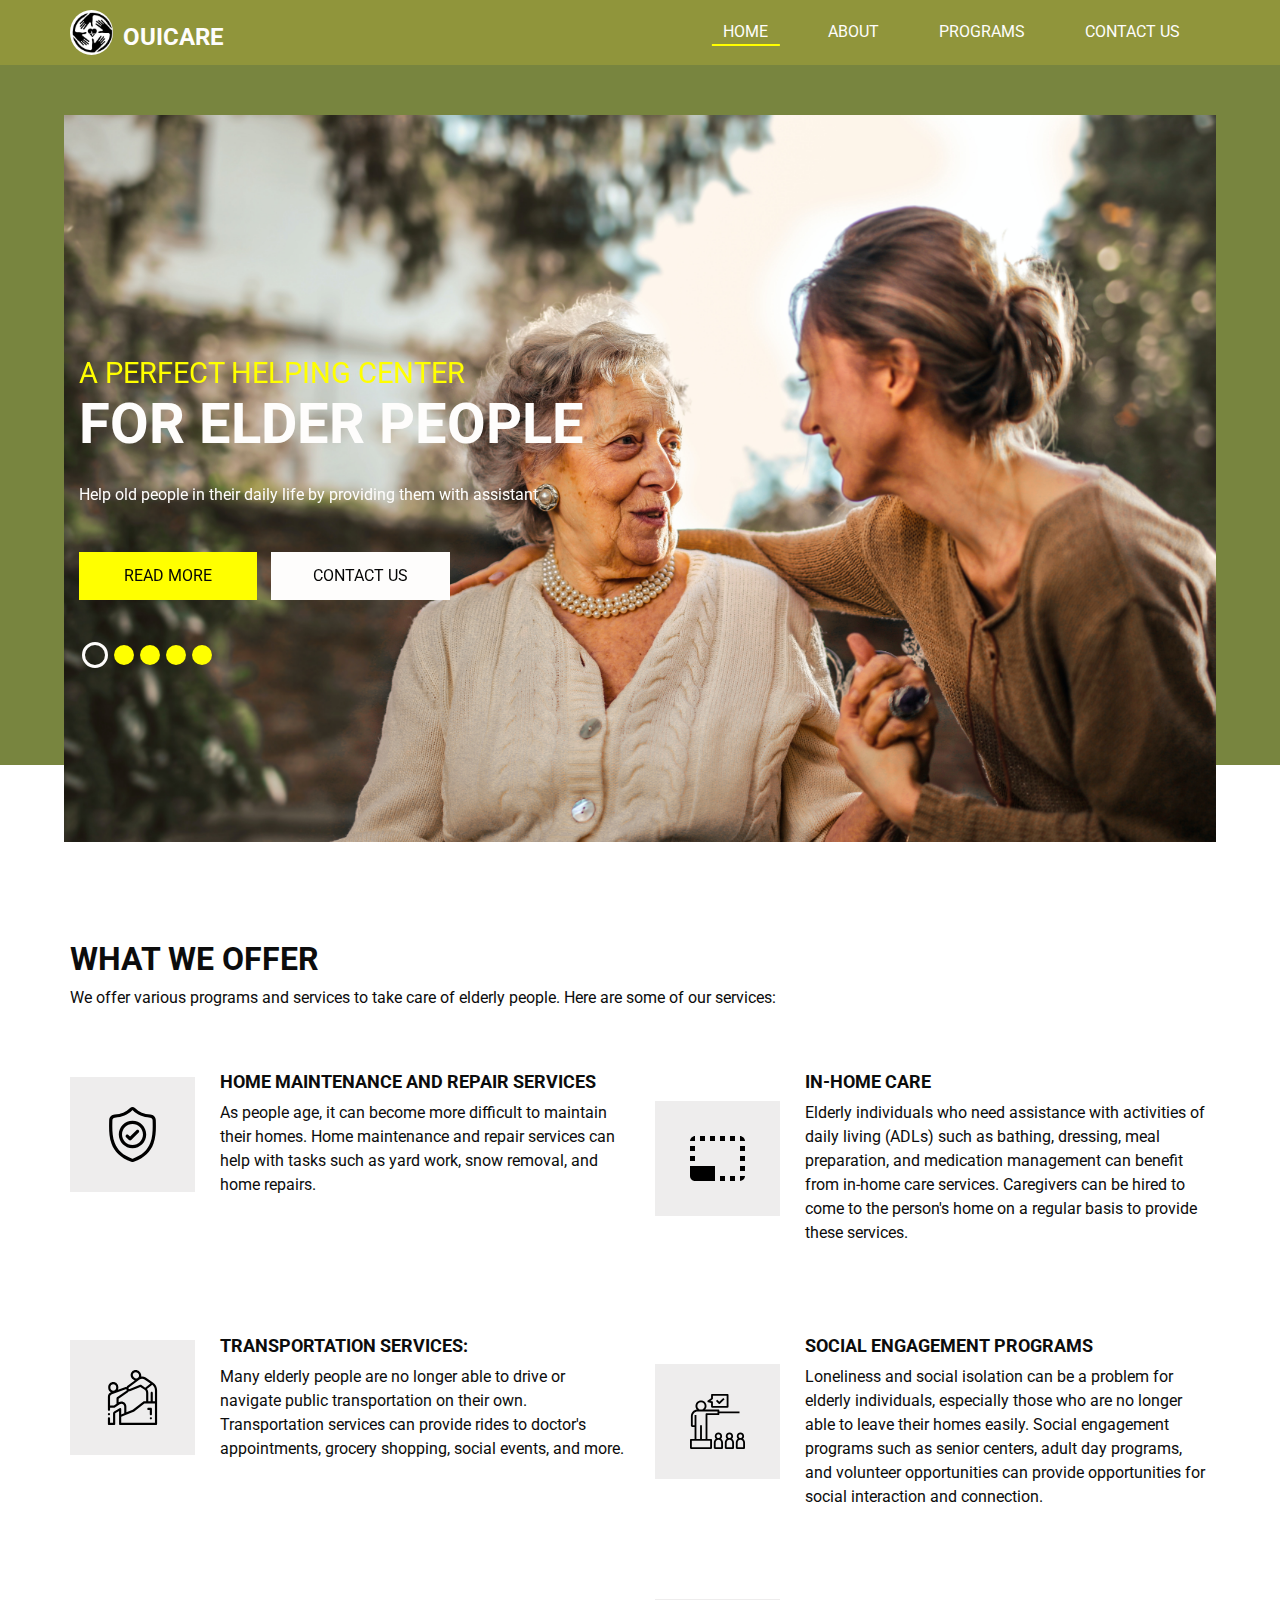
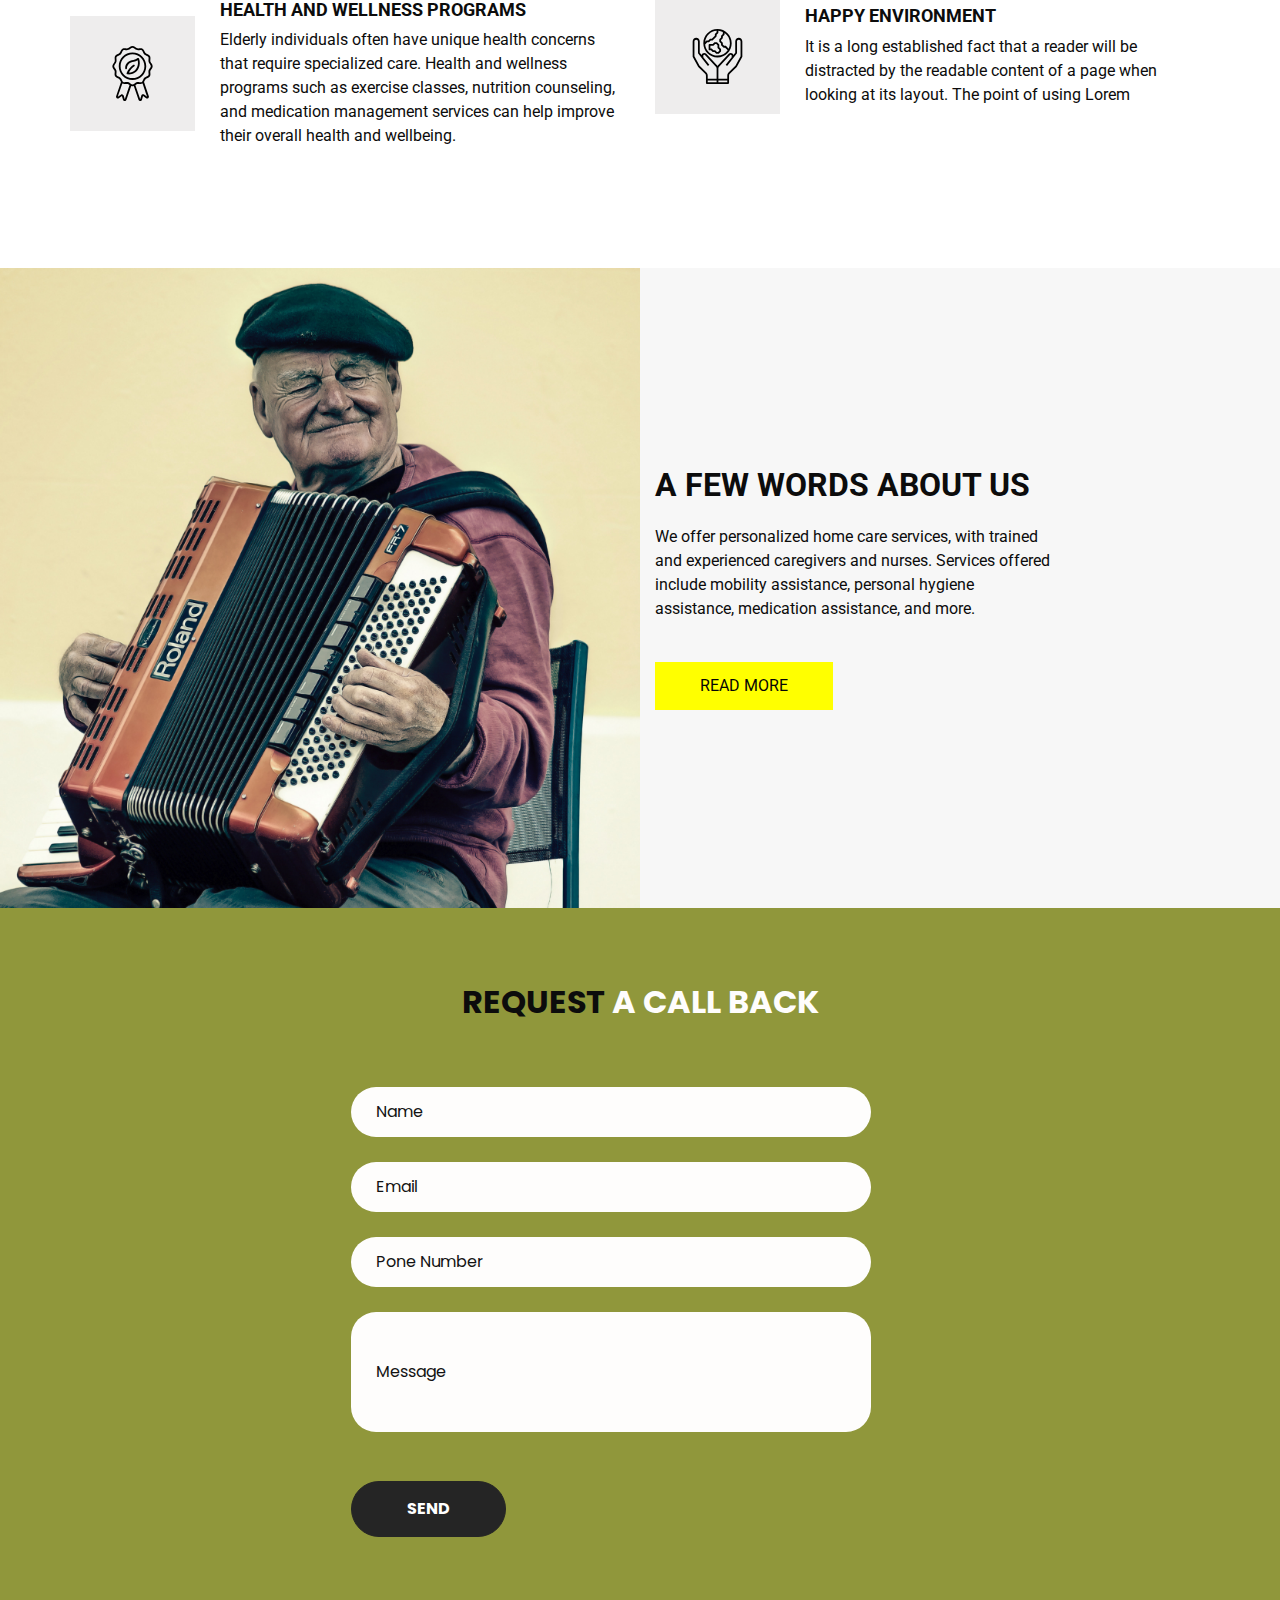
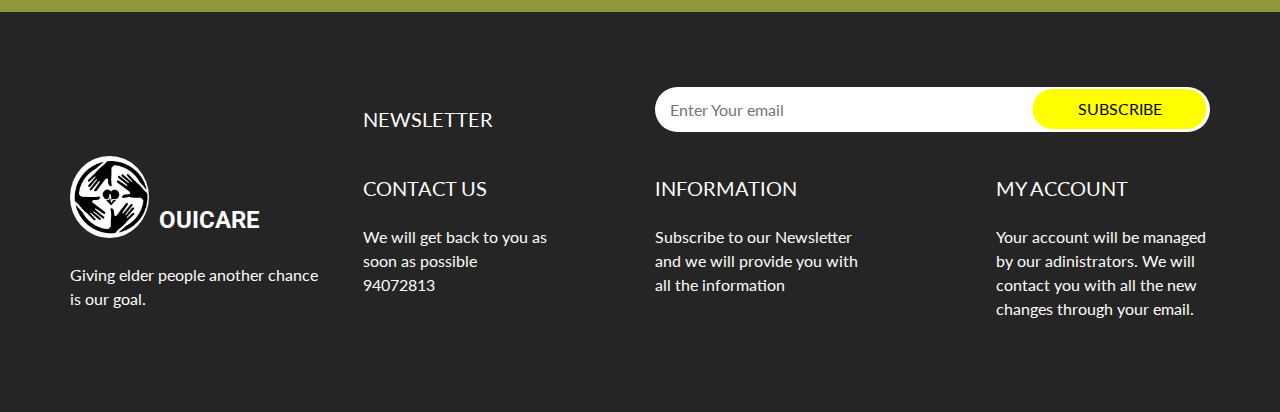
==== commit ccfdf583: "Add files via upload" ====
--- a/index.html
+++ b/index.html
@@ -645,14 +645,7 @@
             </div>
           </form>
         </div>
-        <div class="col-md-6">
-          <!-- map section -->
-          <div class="map_section">
-            <div id="map" class="w-100 h-100"></div>
-          </div>
-
-          <!-- end map section -->
-        </div>
+        
       </div>
     </div>
   </section>
--- a/css/style.css
+++ b/css/style.css
@@ -323,7 +323,12 @@
 
 .about_section .row .col-md-6 {
   padding: 0;
-}
+  
+}
+.contact_section .row .col-md-6 {
+  margin-left: 24%;
+}
+
 
 .about_section .img-box img {
   width: 100%;
@@ -488,10 +493,10 @@
   outline: none;
   border: none;
   border-radius: 30px;
-  border: 1px solid #fa0909;
+  border: 1px solid #252525;
   color: #fff;
   font-weight: bold;
-  background-color: #fa0909;
+  background-color: #252525;
 }
 
 .contact_section .map_section {
